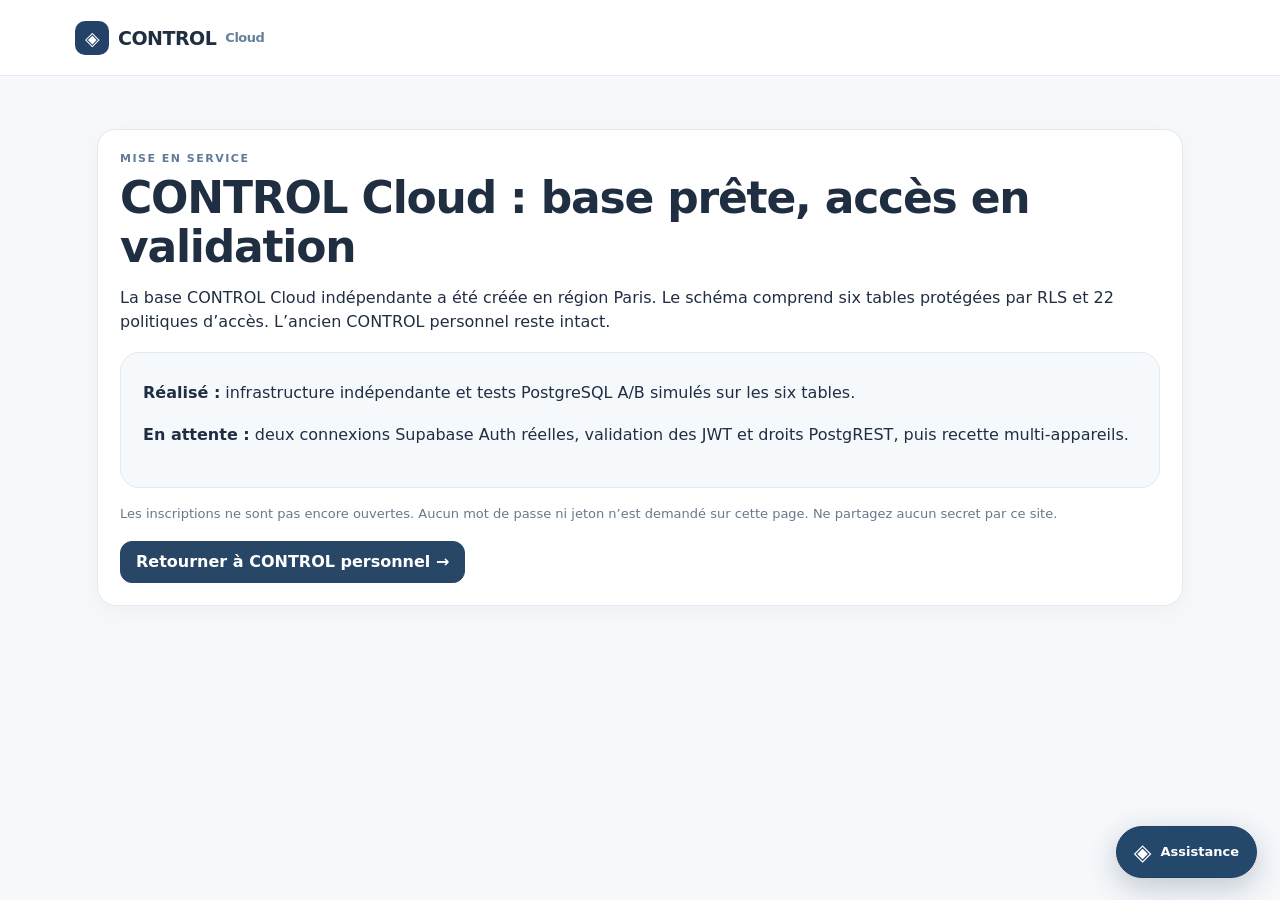
==== app.html @ 84f426e6 "feat(control UI): add authenticated desktop sidebar and consistent workspace layout" ====
<!doctype html>
<html lang="fr">
<head>
<meta charset="utf-8">
<meta name="viewport" content="width=device-width,initial-scale=1,viewport-fit=cover">
<meta name="theme-color" content="#f6f8fb">
<meta http-equiv="Content-Security-Policy" content="default-src &#39;self&#39;; script-src &#39;self&#39; https://cdn.jsdelivr.net; connect-src &#39;self&#39; https://*.supabase.co wss://*.supabase.co; img-src &#39;self&#39; data:; style-src &#39;self&#39; &#39;unsafe-inline&#39;; object-src &#39;none&#39;; base-uri &#39;none&#39;; form-action &#39;self&#39;; frame-src &#39;none&#39;">
<meta name="description" content="CONTROL — Pilotez vos projets, vos IA et vos actions depuis un espace privé.">
<title>CONTROL Cloud · Mes projets</title>
<link rel="stylesheet" href="./assets/cloud-app.css">
<link rel="stylesheet" href="./assets/tool-catalog.css">
<link rel="stylesheet" href="./assets/deployment-guides.css">
<link rel="stylesheet" href="./assets/control-help.css">
<link rel="stylesheet" href="./assets/ai-lab.css">
<link rel="stylesheet" href="./assets/ux-clarity.css">
<link rel="stylesheet" href="./assets/navigation-hub.css">
<link rel="stylesheet" href="./assets/workspace-shell.css">
<link rel="stylesheet" href="./assets/multi-ai-command.css">
<link rel="stylesheet" href="./assets/visio-center.css">
</head>
<body class="cloud-shell-v3">
<aside id="cloud-side" class="shell-sidebar" hidden aria-label="Navigation Cloud">
 <a class="shell-brand" href="./index.html"><span class="shell-brand-mark">◈</span><span>CONTROL<span class="shell-brand-sub">ESPACE CLOUD</span></span></a>
 <nav aria-label="Espace privé">
  <div class="shell-side-group"><div class="shell-side-heading">Navigation</div>
   <button type="button" class="shell-side-link" data-page="projects"><span class="shell-glyph">▦</span> Vue d’ensemble</button>
   <button type="button" class="shell-side-link" data-page="inbox"><span class="shell-glyph">☷</span> À traiter</button>
   <button type="button" class="shell-side-link" data-page="manager"><span class="shell-glyph">◈</span> CONTROL IA</button>
   <button type="button" class="shell-side-link shell-side-link--find" data-control-nav-open><span class="shell-glyph">⌕</span> Trouver une fonction<span class="shell-side-shortcut">⌘ K</span></button>
  </div>
  <div class="shell-side-group"><div class="shell-side-heading">Organisation</div>
   <button type="button" class="shell-side-link" data-page="missions"><span class="shell-glyph">◇</span> Missions IA</button>
   <button type="button" class="shell-side-link" data-page="visios"><span class="shell-glyph">▤</span> Visios et rendez-vous</button>
   <button type="button" class="shell-side-link" data-page="automations"><span class="shell-glyph">↻</span> Automatisations</button>
   <button type="button" class="shell-side-link" data-page="tools"><span class="shell-glyph">▧</span> Tous les outils</button>
  </div>
  <div class="shell-side-group"><div class="shell-side-heading">Projets récents</div><div id="cloud-side-projects" class="shell-side-projects" aria-label="Projets privés"></div></div>
 </nav>
 <div class="shell-side-footer"><strong>Espace privé</strong><span>Données accessibles uniquement après connexion au compte CONTROL.</span><button type="button" class="shell-side-link" data-page="account"><span class="shell-glyph">⚙</span> Mon compte</button></div>
</aside>
<header class="header">
  <a class="brand" href="./app.html" aria-label="Accueil CONTROL"><span class="mark">◈</span>CONTROL <span class="soft">Cloud</span></a>
  <div class="header-actions">
    <button id="nav-open-cloud" type="button" class="control-nav-main-trigger" data-control-nav-open aria-keyshortcuts="Control+K Meta+K" hidden>⌕ Trouver une fonction <kbd>Ctrl K</kbd></button>
    <button id="refresh" type="button" hidden>↻ Actualiser</button>
    <button id="account" type="button" hidden>Mon compte</button>
  </div>
</header>
<div id="control-location" class="control-location" aria-label="Emplacement actuel" hidden><span>Vous êtes ici</span><strong>Mes projets</strong></div>
<main class="container">
  <div id="status" class="status" role="status" aria-live="polite">Chargement de CONTROL…</div>
  <section id="setup" class="surface" hidden>
    <div class="eyebrow">MISE EN SERVICE</div>
    <h1>CONTROL Cloud : base prête, accès en validation</h1>
    <p>La base CONTROL Cloud indépendante a été créée en région Paris. Le schéma comprend six tables protégées par RLS et 22 politiques d’accès. L’ancien CONTROL personnel reste intact.</p>
    <div class="surface" style="margin:16px 0;background:#f6f9fc;box-shadow:none" aria-label="État de mise en service">
      <p><strong>Réalisé :</strong> infrastructure indépendante et tests PostgreSQL A/B simulés sur les six tables.</p>
      <p><strong>En attente :</strong> deux connexions Supabase Auth réelles, validation des JWT et droits PostgREST, puis recette multi-appareils.</p>
    </div>
    <p class="muted">Les inscriptions ne sont pas encore ouvertes. Aucun mot de passe ni jeton n’est demandé sur cette page. Ne partagez aucun secret par ce site.</p>
    <a class="button primary" href="./index.html">Retourner à CONTROL personnel →</a>
  </section>
  <section id="auth" class="auth-layout" hidden>
    <div class="auth-intro">
      <div class="eyebrow">UN ESPACE PAR UTILISATEUR</div>
      <h1>Vos projets.<br>Vos IA.<br>Un seul espace.</h1>
      <p>Centralisez vos projets, missions, ressources et décisions. Chaque compte conserve ses données séparément.</p>
      <div class="auth-cards"><span>Projets</span><span>Missions IA</span><span>Automatisations</span><span>Ressources</span></div>
    </div>
    <div class="surface auth-box">
      <h2>Créer un compte ou se connecter</h2>
      <p class="muted">Recevez un lien de connexion par e-mail. Aucun mot de passe à mémoriser.</p>
      <form id="email-form">
        <label for="email">Adresse e-mail</label>
        <input id="email" name="email" type="email" placeholder="vous@exemple.fr" autocomplete="email" maxlength="254" required>
        <button class="primary full" type="submit">Recevoir mon lien de connexion</button>
      </form>
      <div class="separator"><span>ou</span></div>
      <button id="google-login" type="button" class="full">Continuer avec Google</button>
      <p class="fine">Google peut nécessiter une configuration OAuth supplémentaire. Se connecter avec Google n’autorise pas automatiquement l’accès à Drive ou Gmail.</p>
      <div id="auth-message" role="status" aria-live="polite"></div>
    </div>
  </section>
  <section id="workspace" hidden>
    <div id="page"></div>
  </section>
</main>
<nav id="bottomnav" class="bottomnav" aria-label="Navigation principale" hidden>
  <button data-page="projects" aria-label="Mes projets"><span>▦</span>Projets</button>
  <button data-page="inbox" aria-label="Actions à traiter"><span>▤</span>À traiter</button>
  <button data-page="manager" aria-label="CONTROL IA"><span>◈</span>CONTROL IA</button>
  <button data-page="tools" aria-label="Tous les outils"><span>☷</span>Outils</button>
</nav>
<button type="button" id="nav-mobile-cloud" class="control-nav-mobile-trigger" data-control-nav-open hidden aria-label="Trouver une fonction CONTROL">⌕ Trouver</button>
<div id="toast" class="toast" hidden role="status" aria-live="polite"></div>
<script src="./assets/tool-catalog.js" defer></script>
<script src="./assets/deployment-guides.js" defer></script>
<script src="./assets/control-help.js" defer></script>
<script src="./assets/ai-lab.js" defer></script>
<script src="./assets/multi-ai-command.js" defer></script>
<script src="./assets/visio-center.js" defer></script>
<script src="./assets/navigation-hub.js" defer></script>
<script type="module" src="./assets/cloud-app.js"></script>
</body>
</html>
---- assets/cloud-app.css ----
:root{font-family:Inter,system-ui,-apple-system,"Segoe UI",sans-serif;color:#202e42;background:#f6f8fb;font-synthesis:none}*{box-sizing:border-box}body{margin:0}button,input,textarea,select{font:inherit}button{cursor:pointer}button,a{touch-action:manipulation}a{color:inherit;text-decoration:none}.header{min-height:76px;display:flex;align-items:center;justify-content:space-between;padding:14px max(calc((100% - 1130px)/2),22px);gap:16px;background:#ffffffed;border-bottom:1px solid #e6ebf3;position:sticky;top:0;z-index:4;backdrop-filter:blur(15px)}.brand{font-weight:850;font-size:19px;letter-spacing:-.5px;display:inline-flex;align-items:center;gap:9px}.mark{width:34px;height:34px;display:inline-grid;place-items:center;background:#244267;color:white;border-radius:10px}.soft{font-weight:550;font-size:13px;color:#67809a}.container{max-width:1130px;margin:auto;padding:36px 22px 130px}button,.button{display:inline-flex;align-items:center;justify-content:center;gap:6px;min-height:42px;border:1px solid #d8e1eb;background:#fff;color:#23405d;border-radius:12px;padding:10px 15px;font-weight:680}button:hover,.button:hover{border-color:#a6b9cd;background:#f2f6fc}button.primary,.button.primary{background:#284666;border-color:#284666;color:#fff}button.primary:hover,.button.primary:hover{background:#365a7d}button.danger{color:#a34242;border-color:#edcccc}button:disabled{opacity:.6;cursor:wait}button:focus-visible,a:focus-visible,input:focus-visible,textarea:focus-visible,select:focus-visible{outline:3px solid #89a9d0;outline-offset:3px}.full{width:100%}h1{letter-spacing:-1.2px;font-size:clamp(30px,4.8vw,44px);line-height:1.12;margin:8px 0 14px}h2{font-size:20px;letter-spacing:-.4px;margin:0 0 13px}h3{font-size:15px;margin:16px 0 9px}p{line-height:1.55;margin:6px 0 17px}.muted{font-size:13px;color:#68798c}.eyebrow{font-size:11px;letter-spacing:1.5px;text-transform:uppercase;color:#607a9a;font-weight:800}.surface,.card{border:1px solid #e3e9f0;background:#fff;border-radius:19px;box-shadow:0 6px 24px #20375609;padding:22px}.surface{margin:17px 0}.card{display:block;min-height:140px}.card strong{display:block;font-size:16px;margin:12px 0 8px}.card small{color:#738295;font-size:12px}.card:hover{border-color:#abc0d9}.grid{display:grid;grid-template-columns:repeat(auto-fill,minmax(225px,1fr));gap:13px;margin:20px 0}.row,.bar{display:flex;align-items:center;justify-content:space-between;gap:12px;flex-wrap:wrap}.bar{margin-bottom:24px}.btnrow{display:flex;gap:9px;flex-wrap:wrap;align-items:center}.pill{display:inline-flex;align-items:center;background:#edf2f9;color:#49617d;font-size:12px;padding:5px 10px;border-radius:8px;font-weight:680}.badge{width:40px;height:40px;display:grid;place-items:center;border-radius:12px;background:#ebf1fa;color:#3d5d85;font-weight:800}.hint{border-left:3px solid #8aa5cb;border-radius:8px;background:#f0f5fc;color:#3b5470;padding:13px 15px;font-size:13px;margin:15px 0;line-height:1.55}.status{color:#60748b;font-size:14px}.auth-layout{display:grid;grid-template-columns:1fr minmax(330px,420px);gap:55px;align-items:center;min-height:65vh}.auth-intro{padding-right:20px}.auth-intro h1{font-size:clamp(42px,5.5vw,66px)}.auth-intro p{font-size:17px;color:#647990;max-width:450px}.auth-cards{display:flex;gap:7px;flex-wrap:wrap}.auth-cards span{background:#eaf0f7;border-radius:30px;padding:8px 13px;font-size:12px;color:#526a86}.auth-box{padding:29px}.auth-box .separator{display:flex;align-items:center;gap:12px;color:#7b8999;font-size:13px;margin:18px 0}.separator::before,.separator::after{content:"";height:1px;background:#e1e7ee;flex:1}.fine{font-size:12px;color:#788798;margin-top:18px}.field,label+input{width:100%}label{display:block;font-weight:700;font-size:13px;color:#4d637c;margin:11px 0 4px}input,select,textarea{width:100%;min-height:45px;padding:11px 13px;border:1px solid #d8e1ea;border-radius:10px;background:#fff;color:#243349;margin:5px 0 13px}textarea{min-height:110px;resize:vertical}.formgrid{display:grid;grid-template-columns:repeat(2,minmax(0,1fr));gap:13px}.formgrid>label{min-width:0}.item{padding:15px 0;border-bottom:1px solid #edf0f5;display:flex;justify-content:space-between;gap:14px;align-items:flex-start}.item:last-child{border:0}.item strong{display:block;margin-bottom:7px;overflow-wrap:anywhere}.item .muted{display:block;overflow-wrap:anywhere}.item p{font-size:14px;white-space:pre-wrap;overflow-wrap:anywhere}.item .btnrow{flex-shrink:0}.stats{display:grid;grid-template-columns:repeat(3,minmax(0,1fr));gap:10px;margin:18px 0}.stat{background:#fff;border:1px solid #e2e7ee;border-radius:15px;padding:16px}.stat b{display:block;font-size:24px;color:#244364}.stat span{display:block;font-size:12px;color:#728399}.empty{border-radius:12px;background:#f6f8fc;padding:23px;color:#708196}.search{max-width:380px}.back{display:inline-block;font-size:13px;color:#52718f;margin-bottom:18px}.tabbar{display:flex;gap:8px;overflow:auto;margin:19px 0;padding-bottom:12px;border-bottom:1px solid #e2e8f0;scrollbar-width:thin}.tabbar button{white-space:nowrap;font-size:13px}.tabbar button.selected{background:#e7effa;border-color:#b0c8e7}.bottomnav{position:fixed;bottom:0;left:0;right:0;display:flex;gap:0;padding:9px 9px max(11px,env(safe-area-inset-bottom));background:#fffffff1;border-top:1px solid #dde5ed;z-index:6;backdrop-filter:blur(15px)}.bottomnav button{flex:1;border:0;background:transparent;border-radius:8px;padding:5px 2px;font-size:11px;display:flex;flex-direction:column;gap:2px;min-height:53px;color:#718299}.bottomnav button span{font-size:19px}.bottomnav button.active{color:#234569;background:#edf2f8}.toast{position:fixed;left:50%;bottom:95px;transform:translateX(-50%);background:#1f3653;color:#fff;padding:13px 18px;border-radius:11px;max-width:88vw;z-index:10;font-size:13px}.toolbar{display:flex;gap:9px;flex-wrap:wrap}.small{font-size:12px!important;padding:8px 11px!important;min-height:36px!important}.red{color:#a34141}.label{font-size:13px;font-weight:700;color:#3e5b7b}.pre{white-space:pre-wrap;overflow-wrap:anywhere}.iconlink{border:1px solid #dce5ef;border-radius:9px;padding:10px 13px;display:inline-block;font-size:13px}.iconlink:hover{background:#f3f7fd}.head-actions{display:flex;gap:7px}.notice-error{background:#fff0f0;border:1px solid #f0c3c3;border-radius:10px;padding:13px;color:#a24141}.notice-ok{background:#edfaf1;border:1px solid #baddc5;border-radius:10px;padding:13px;color:#245f3e}.manager-input{max-width:900px}.message{padding:12px 15px;border-radius:13px;background:#f0f4fa;margin:10px 0;white-space:pre-wrap;overflow-wrap:anywhere;font-size:14px}.account-grid{display:grid;grid-template-columns:1fr 1fr;gap:16px}.hidden,[hidden]{display:none!important}@media(max-width:720px){.header{padding:12px 14px;min-height:64px}.container{padding:25px 13px 110px}.auth-layout{grid-template-columns:1fr;gap:8px;min-height:auto}.auth-intro h1{font-size:40px}.auth-box{padding:20px}.grid{grid-template-columns:repeat(2,minmax(0,1fr));gap:10px}.card{min-height:128px;padding:16px}.card strong{font-size:14px}.surface{padding:16px}.formgrid,.account-grid{grid-template-columns:1fr}.item{display:block}.item .btnrow{margin-top:10px}.stats{gap:7px}.stat{padding:12px}.stat b{font-size:21px}.stat span{font-size:11px}.brand .soft{display:none}}@media(max-width:360px){.grid{grid-template-columns:1fr}.stats{grid-template-columns:repeat(2,minmax(0,1fr))}.bottomnav button{font-size:10px}}
/* Secure account export: native modal, masked input and touch-friendly controls. */
.cloud-backup-dialog{width:min(440px,calc(100vw - 28px));max-height:85dvh;overflow:auto;border:1px solid #d8e1eb;border-radius:18px;padding:24px;background:#fff;color:#202e42;box-shadow:0 28px 80px rgba(16,35,58,.28)}
.cloud-backup-dialog::backdrop{background:rgba(16,31,50,.62);backdrop-filter:blur(4px)}
.cloud-backup-dialog form{display:grid;gap:10px}
.cloud-backup-dialog h2{margin:0}
.cloud-backup-dialog p{margin:0 0 8px}
.cloud-backup-dialog label{font-size:14px;font-weight:750}
.cloud-backup-dialog input[type=password]{width:100%;min-height:46px;border:1px solid #9fb2c7;border-radius:11px;padding:10px 13px;background:#fff;color:#202e42;font-size:16px}
.cloud-backup-dialog [data-backup-error]{color:#973b3b;min-height:1.2em}
.cloud-backup-dialog .btnrow{display:flex;flex-wrap:wrap;gap:8px;justify-content:flex-end;margin-top:4px}
@media(max-width:460px){.cloud-backup-dialog{padding:18px}.cloud-backup-dialog .btnrow button{flex:1 1 100%}}

/* Account backup inspection is local-only and never uploads file content. */
.cloud-backup-inspector{display:grid;gap:9px;max-width:630px;margin:14px 0 18px;padding:16px;border:1px solid #dce5ed;border-radius:14px;background:#f6f9fd}
.cloud-backup-inspector label{font-size:14px;font-weight:700;line-height:1.45}
.cloud-backup-inspector input[type=file]{max-width:100%;padding:10px 12px;background:#fff;border:1px solid #b9c9d9;border-radius:10px;min-height:48px;color:#253e58}
.cloud-backup-inspector [role=status]{min-height:2.4em;margin:0;white-space:pre-wrap;overflow-wrap:anywhere}
@media(max-width:480px){.cloud-backup-inspector{padding:12px}}
---- assets/tool-catalog.css ----
/* CONTROL / IAgile — bibliothèques d'outils IA. Mobile-first, no external fonts. */
.tool-page{max-width:1100px;margin:0 auto 38px;color:#25374e}
.tool-page-heading{display:flex;align-items:flex-end;justify-content:space-between;gap:14px;margin:9px 0 21px;flex-wrap:wrap}
.tool-page-heading h1{margin:8px 0 10px;letter-spacing:-.9px}
.tool-page-heading p{max-width:720px;line-height:1.55;font-size:14px;color:#63768a}
.tool-eyebrow{font-weight:800;letter-spacing:1.1px;color:#59769b;font-size:11px}
.tool-total{color:#4d6483;font-weight:750;background:#e9eff7;border-radius:11px;padding:11px 15px;font-size:13px}
.tool-info,.tool-safety{border:1px solid #dce5f2;border-radius:14px;background:#f0f5fc;color:#3d5879;line-height:1.6;padding:16px 19px;font-size:13px;margin:18px 0}
.tool-tracks{display:grid;grid-template-columns:repeat(auto-fit,minmax(185px,1fr));gap:10px;margin:22px 0}
.tool-track{display:flex;align-items:flex-start;flex-direction:column;gap:8px;min-height:132px;padding:16px;border:1px solid #e0e7f1;border-radius:15px;background:#fff;color:#253c5c;text-align:left;white-space:normal}
.tool-track strong{font-size:14px;line-height:1.34}
.tool-track small{font-size:12px;color:#74869c;line-height:1.35;font-weight:450;flex:1}
.tool-track.chosen,.tool-track[aria-pressed=true]{background:#eaf1fb;border-color:#9bb5d5;box-shadow:0 2px 13px #18385c12}
.tool-track-count{font-size:11px;font-weight:750;color:#50719b}
.tool-controls{background:#fff;border:1px solid #e5ebf2;border-radius:16px;display:grid;grid-template-columns:repeat(auto-fit,minmax(167px,1fr));align-items:end;gap:10px;padding:16px;margin:15px 0}
.tool-controls>label{font-size:12px;display:block;font-weight:700;color:#435c79;margin:0}
.tool-controls label:first-child{grid-column:span 2}
.tool-controls .tool-field{display:block;min-height:42px;padding:10px 12px;margin:6px 0 0;width:100%;border:1px solid #d8e2ed;border-radius:10px;color:#213b59;font-size:13px;background:#fff}
.tool-controls .tool-check{display:flex;align-items:center;gap:9px;align-self:center;margin:4px 0}
.tool-check input{appearance:auto;min-height:auto;width:16px;height:16px;margin:0;flex-shrink:0}
.tool-missing-project{font-size:12px;color:#6b7e95;align-self:center;margin:0}
.tool-results-head{display:flex;justify-content:space-between;gap:12px;align-items:center;margin:22px 0 14px}
.tool-results-head h2{font-size:21px;margin:0}
.tool-results-head span{font-size:12px;color:#70839a;white-space:nowrap}
.tool-grid{display:grid;grid-template-columns:repeat(auto-fill,minmax(250px,1fr));align-items:stretch;gap:12px}
.tool-item{border:1px solid #e0e7ef;border-radius:16px;background:#fff;padding:19px;display:flex;flex-direction:column;min-height:306px;box-shadow:0 2px 12px #27426207}
.tool-item-top{display:flex;align-items:center;justify-content:space-between;gap:8px;margin-bottom:14px}
.tool-logo{width:42px;height:42px;border-radius:13px;background:#e9f0f9;display:grid;place-items:center;font-size:14px;font-weight:800;color:#355b86}
.tool-meta{padding:6px 9px;font-size:11px;border-radius:8px;background:#f2f5f9;color:#516d8d}
.tool-category{font-size:11px;font-weight:700;color:#5a7ba1;margin-bottom:5px}
.tool-item h3{font-size:17px;color:#1c3350;margin:0 0 8px;letter-spacing:-.2px}
.tool-summary{font-size:13px;line-height:1.5;color:#4d6179;margin:0 0 8px}
.tool-use{font-size:12px;line-height:1.52;color:#5a6e86;margin:0 0 9px}
.tool-access{font-size:11px;color:#5e748e;background:#f5f8fc;padding:8px 10px;border-radius:8px;margin:auto 0 13px}
.tool-actions{display:flex;align-items:stretch;flex-wrap:wrap;gap:7px;margin-top:auto}
.tool-link,.tool-actions button,.tool-more-wrap button{font-size:12px;min-height:39px;padding:9px 11px;display:inline-flex;align-items:center;justify-content:center;border-radius:10px;border:1px solid #d6e0ec;background:#fff;color:#294a73;text-decoration:none;font-weight:750;cursor:pointer}
.tool-link{flex:1;background:#eef4fc}
.tool-actions .tool-save{flex:1}
.tool-actions .tool-save:disabled{opacity:.55;cursor:default}
.tool-actions .tool-fav{min-width:39px;padding:7px;color:#42618a;font-size:20px;line-height:1}
.tool-actions .tool-fav[aria-pressed=true]{background:#fff5df;border-color:#eed59e;color:#9f741d}
.tool-more-wrap{display:flex;justify-content:center;margin:20px auto}
.tool-more-wrap button{min-width:215px}
.tool-no-results{grid-column:1/-1;background:#f6f8fb;padding:27px;border-radius:12px;color:#71849b;text-align:center}
.tool-feedback{font-size:13px;color:#215c3a;margin:12px 0;min-height:8px}
.tool-feedback[data-error=true]{color:#9c3737}
.tool-safety{background:#fafbfe;margin-top:21px}
.tool-safety p{margin:7px 0 0;font-size:12px}
@media(max-width:700px){.tool-controls{grid-template-columns:repeat(2,minmax(0,1fr));gap:12px;padding:13px}.tool-controls label:first-child{grid-column:span 2}.tool-tracks{grid-template-columns:repeat(2,minmax(0,1fr));gap:8px}.tool-track{min-height:130px;padding:13px}.tool-item{min-height:296px}.tool-page-heading h1{font-size:29px}.tool-grid{grid-template-columns:repeat(2,minmax(0,1fr));gap:9px}.tool-item{padding:13px}.tool-item h3{font-size:15px}.tool-actions{flex-direction:column}.tool-actions .tool-fav{align-self:flex-start}.tool-info{padding:12px}}
@media(max-width:480px){.tool-grid{grid-template-columns:1fr}.tool-item{min-height:0}.tool-actions{flex-direction:row}.tool-controls{grid-template-columns:1fr 1fr}.tool-track strong{font-size:13px}}
@media(max-width:350px){.tool-tracks,.tool-controls{grid-template-columns:1fr}.tool-controls label:first-child{grid-column:span 1}}


/* Small reusable starter kits / prompt templates; no paid lesson text. */
.tool-kits{margin:32px 0 14px;border-top:1px solid #e0e9f2;padding-top:21px}
.tool-kit-caption{font-size:12px;line-height:1.5;color:#72839a;max-width:620px;margin:7px 0 0}
.tool-kit-grid{display:grid;grid-template-columns:repeat(auto-fit,minmax(275px,1fr));gap:12px;margin-top:18px}
.tool-kit{background:#fff;border:1px solid #dfe6ee;border-radius:15px;padding:18px;display:flex;flex-direction:column;align-items:flex-start}
.tool-kit-label{font-size:11px;color:#53759e;font-weight:750;margin-bottom:9px}
.tool-kit h3{margin:0 0 9px;font-size:17px;color:#253b58}
.tool-kit p{color:#586e87;font-size:13px;line-height:1.54}
.tool-kit-links{display:flex;flex-wrap:wrap;gap:7px;margin:5px 0 14px}
.tool-kit-links a{background:#f0f5fb;border-radius:8px;padding:7px 9px;font-size:11px;color:#315881;text-decoration:none}
.tool-kit button{margin-top:auto;background:#2c496e;border-color:#2c496e;color:#fff;font-size:12px;padding:9px 13px;min-height:39px;border-radius:10px}
.tool-kit button:hover{background:#3b5e89;color:#fff}
@media(max-width:520px){.tool-kit-grid{grid-template-columns:1fr}.tool-kit{padding:14px}}

/* Bridge from IAgile tools to the hosting and publication tutorials. */
.tool-deploy-cta{display:flex;justify-content:space-between;align-items:center;gap:14px;border:1px solid #cfddec;background:linear-gradient(100deg,#eef5fd,#f8faff);border-radius:15px;padding:18px 20px;margin:18px 0}
.tool-deploy-cta strong{display:block;font-size:15px;color:#2a4667;margin-bottom:5px}
.tool-deploy-cta span{display:block;font-size:12px;color:#526e8b;line-height:1.5}
.tool-deploy-cta button{border:1px solid #294d77;background:#294d77;color:white;border-radius:10px;min-height:42px;padding:10px 14px;font-size:12px;white-space:nowrap;font-weight:750;cursor:pointer}
@media(max-width:550px){.tool-deploy-cta{flex-direction:column;align-items:stretch}.tool-deploy-cta button{width:100%;white-space:normal}}
---- assets/deployment-guides.css ----
/* CONTROL: deployment hosting guides, independent of account/API connectivity */
.deploy-page{max-width:1100px;margin:0 auto 36px;color:#263950}
.deploy-title{display:flex;align-items:flex-end;justify-content:space-between;gap:16px;flex-wrap:wrap}
.deploy-title h1{font-size:clamp(27px,4vw,39px);letter-spacing:-.8px;margin:8px 0}
.deploy-title p{color:#667b94;font-size:14px;max-width:670px;margin:6px 0 18px}
.deploy-filters{display:grid;grid-template-columns:repeat(auto-fit,minmax(170px,1fr));gap:12px;padding:15px;border:1px solid #e0e9f2;background:#fff;border-radius:16px;margin:18px 0}
.deploy-filters label{font-size:12px;color:#4b6484;font-weight:700;margin:0}
.deploy-filters .tool-field{display:block;width:100%;margin-top:7px;min-height:44px;padding:10px 11px;border-radius:10px;border:1px solid #d6e1ed;background:#fff;color:#2c4664}
.deploy-helper{font-size:12px;color:#72869c;align-self:center}
.deploy-count{font-size:12px;color:#657a94;margin:10px 0 15px}
.deploy-list{display:grid;grid-template-columns:repeat(auto-fit,minmax(300px,1fr));align-items:start;gap:13px}
.deploy-card{background:#fff;border:1px solid #dce5f0;border-radius:17px;padding:19px;box-shadow:0 4px 16px #24476308;min-width:0}
.deploy-card-head{display:flex;align-items:flex-start;gap:12px;justify-content:space-between}
.deploy-card-head h2{font-size:20px;letter-spacing:-.4px;margin:6px 0}
.deploy-card-head p{font-size:13px;color:#63778e;line-height:1.55;margin:7px 0}
.deploy-kicker{font-size:11px;font-weight:740;color:#4c7199}
.deploy-duration{font-size:11px;white-space:nowrap;border-radius:9px;background:#e9f1fa;padding:7px 9px;color:#476b91}
.deploy-tags{display:flex;flex-wrap:wrap;gap:7px;margin:12px 0}
.deploy-tags span{font-size:11px;color:#466383;border-radius:8px;padding:6px 9px;background:#f1f5fb;line-height:1.3}
.deploy-connection{font-size:12px;line-height:1.5;padding:11px 12px;color:#4c627b;background:#f8fafc;border-left:3px solid #a4b9d3;border-radius:8px;margin:14px 0}
.deploy-steps{border:1px solid #dde7f1;border-radius:11px;margin:13px 0;overflow:hidden}
.deploy-steps summary{cursor:pointer;font-weight:740;font-size:13px;padding:14px;background:#f4f7fc;color:#344f70;list-style-position:inside}
.deploy-steps[open] summary{border-bottom:1px solid #e0e7f0}
.deploy-details{padding:14px 18px;font-size:13px;color:#506880;line-height:1.65}
.deploy-details h3{font-size:14px;margin:16px 0 10px;color:#254567}
.deploy-details ol,.deploy-details ul{padding-left:21px}
.deploy-details li{margin:10px 0}
.deploy-details li p{margin:3px 0 0}
.deploy-buttons{display:flex;flex-wrap:wrap;gap:8px;margin:14px 0 0}
.deploy-buttons a,.deploy-buttons button{display:inline-flex;align-items:center;justify-content:center;border:1px solid #d6e2ef;background:#fff;color:#345d85;padding:9px 12px;min-height:39px;font-size:12px;font-weight:740;text-decoration:none;border-radius:10px;cursor:pointer;line-height:1.3}
.deploy-buttons button[data-deploy-prompt]{background:#294c74;border-color:#294c74;color:#fff}
.deploy-buttons button:disabled{opacity:.55;cursor:default}
.deploy-checklist{margin:23px 0 0;padding:18px;background:#fff;border:1px solid #dce6f0;border-radius:16px}
.deploy-checklist h2{font-size:19px}
.deploy-check-grid{display:grid;grid-template-columns:repeat(2,minmax(0,1fr));gap:9px}
.deploy-check-grid label{display:flex;align-items:flex-start;gap:8px;font-size:13px;color:#4b637d;line-height:1.45}
.deploy-check-grid input{appearance:auto;flex:0 0 17px;min-height:auto;width:17px;height:17px;margin:2px 0 0}
@media(max-width:680px){.deploy-list{grid-template-columns:1fr}.deploy-filters{grid-template-columns:repeat(2,minmax(0,1fr))}.deploy-check-grid{grid-template-columns:1fr}.deploy-card{padding:15px}.deploy-buttons a,.deploy-buttons button{flex:1}}
@media(max-width:400px){.deploy-filters{grid-template-columns:1fr}.deploy-buttons{flex-direction:column}}
---- assets/control-help.css ----
/* CONTROL — In-app contextual support chat. No external chat widget. */
.ch-launch{position:fixed;bottom:calc(88px + env(safe-area-inset-bottom,0px));right:18px;z-index:89;display:flex;align-items:center;gap:9px;background:#24476c;color:#fff;border:1px solid #21415e;border-radius:999px;min-height:52px;padding:11px 17px;box-shadow:0 9px 30px #1029443d;font:750 13px/1.3 system-ui,-apple-system,"Segoe UI",sans-serif;cursor:pointer}
.ch-launch:hover{background:#315c88;color:#fff}.ch-launch-icon{font-size:23px;line-height:1}.ch-launch:focus-visible,.ch-panel button:focus-visible,.ch-panel a:focus-visible,.ch-panel textarea:focus-visible{outline:3px solid #7ea8da;outline-offset:3px}
.ch-panel[hidden]{display:none!important}
.ch-panel{position:fixed;right:18px;bottom:calc(155px + env(safe-area-inset-bottom,0px));z-index:91;width:min(440px,calc(100vw - 28px));height:min(640px,calc(100dvh - 180px));min-height:340px;display:flex;flex-direction:column;overflow:hidden;border-radius:18px;border:1px solid #d5e0ec;background:#fff;color:#20384f;box-shadow:0 20px 65px #102b4a3d;font:400 14px/1.5 system-ui,-apple-system,"Segoe UI",sans-serif}
.ch-head{background:#25466a;color:#fff;padding:13px 15px;display:flex;align-items:center;gap:11px;flex-shrink:0}
.ch-avatar{display:grid;place-items:center;background:#ffffff25;width:38px;height:38px;border-radius:12px;font-size:25px}
.ch-head-meta{flex:1;min-width:0}.ch-head-meta strong{display:block;font-size:15px;font-weight:790}.ch-head-meta span{display:block;font-size:11px;color:#d3e1f0;margin-top:2px}
.ch-close{border:0;background:#ffffff1f;color:#fff;border-radius:9px;width:36px;height:36px;min-height:36px;font-size:24px;font-weight:450;display:grid;place-items:center;cursor:pointer}
.ch-close:hover{background:#ffffff37;color:#fff}
.ch-disclaimer{padding:9px 14px;font-size:11px;background:#eef3f9;color:#506d87;border-bottom:1px solid #dae5f0;line-height:1.35}
.ch-messages{flex:1;min-height:0;overflow:auto;overscroll-behavior:contain;display:flex;flex-direction:column;gap:13px;padding:15px 13px 12px;scrollbar-width:thin;background:#fcfdff}
.ch-msg{border:1px solid #dee6ef;background:#fff;border-radius:15px;padding:11px 13px;max-width:96%;align-self:flex-start;white-space:normal;overflow-wrap:anywhere;box-shadow:0 1px 5px #1936520a}
.ch-user{max-width:92%;align-self:flex-end;background:#e9f2fc;border-color:#d4e5f7}
.ch-msg-label{font-size:10px;text-transform:uppercase;letter-spacing:.6px;font-weight:770;margin:0 0 8px;color:#537397}
.ch-msg-content{white-space:pre-wrap;line-height:1.53;font-size:13px}
.ch-steps{margin:13px 0 8px;padding-left:20px;font-size:12px;line-height:1.6}
.ch-steps li{padding-left:2px;margin-bottom:7px}
.ch-sources{font-size:10px;color:#71849c;border-top:1px solid #edf1f6;padding-top:8px;margin-top:10px}
.ch-msg-actions{display:flex;flex-wrap:wrap;gap:7px;margin-top:10px}
.ch-msg-actions button,.ch-msg-actions a{display:inline-flex;align-items:center;justify-content:center;text-decoration:none;text-align:center;border:1px solid #cbdaeb;background:#f0f5fb;color:#284f7d;font:720 11px/1.3 system-ui,-apple-system,"Segoe UI",sans-serif;min-height:34px;padding:7px 10px;border-radius:10px;cursor:pointer}
.ch-msg-actions button:hover,.ch-msg-actions a:hover{background:#e2edfa;border-color:#a8c0e1}
.ch-quick{display:flex;gap:7px;overflow-x:auto;overscroll-behavior:contain;padding:8px 11px 11px;border-top:1px solid #eef1f6;background:#fff;scrollbar-width:thin;flex-shrink:0}
.ch-quick:empty{display:none}
.ch-chip{font:650 11px/1.2 system-ui,-apple-system,"Segoe UI",sans-serif;border:1px solid #ccdbe9;background:#f5f8fc;color:#345f89;border-radius:11px;padding:9px 11px;white-space:nowrap;min-height:35px;cursor:pointer;flex-shrink:0}
.ch-chip:hover{background:#eaf2fc}
.ch-footer{flex-shrink:0;background:#fff;border-top:1px solid #e2eaf2;padding:10px}
#ch-form{display:flex;align-items:flex-end;gap:8px;margin:0}
#ch-input{resize:none;min-width:0;flex:1;min-height:43px;max-height:105px;overflow:auto;margin:0;border:1px solid #d1dfe9;border-radius:12px;padding:10px 12px;background:#fff;color:#263d57;font:400 13px/1.45 system-ui,-apple-system,"Segoe UI",sans-serif}
.ch-send{background:#274a70;border:1px solid #274a70;color:#fff;min-width:43px;width:43px;height:43px;border-radius:11px;cursor:pointer;font-size:17px;display:grid;place-items:center;padding:0}
.ch-send:hover{background:#365c88;color:#fff}
.ch-meta{display:flex;align-items:center;justify-content:space-between;gap:9px;margin-top:8px;color:#7a8da1;font-size:10px}
.ch-meta button{border:0;background:transparent;font-size:11px;color:#4f7398;padding:0;min-height:24px;cursor:pointer}
.ch-meta button:hover{text-decoration:underline}
.ch-visually-hidden{position:absolute;width:1px;height:1px;padding:0;margin:-1px;overflow:hidden;clip:rect(0,0,0,0);white-space:nowrap;border:0}
@media(min-width:861px){.ch-launch{bottom:22px;right:23px}.ch-panel{bottom:88px;right:23px;height:min(645px,calc(100dvh - 112px))}}
@media(max-width:540px){.ch-launch{right:12px;bottom:calc(82px + env(safe-area-inset-bottom,0px));padding:11px 13px;font-size:12px;min-height:47px}.ch-launch-icon{font-size:20px}.ch-panel{right:7px;left:7px;width:auto;bottom:calc(143px + env(safe-area-inset-bottom,0px));height:min(660px,calc(100dvh - 168px));border-radius:16px;min-height:250px}.ch-disclaimer{font-size:10px}.ch-msg{max-width:98%}}
@media(max-height:520px){.ch-panel{height:calc(100dvh - 32px);bottom:10px;min-height:0}.ch-launch{bottom:calc(74px + env(safe-area-inset-bottom,0px))}}
@media(prefers-reduced-motion:reduce){.ch-panel,.ch-launch{scroll-behavior:auto}}
---- assets/ai-lab.css ----
/* CONTROL · Laboratoire IA: light mobile first tools, no third-party UI. */
.lab-shell{max-width:1110px;margin:0 auto 35px;color:#253952}
.lab-hero{display:flex;justify-content:space-between;align-items:flex-end;gap:18px;margin:10px 0 21px;flex-wrap:wrap}
.lab-hero h1{font-size:clamp(28px,4.8vw,39px);letter-spacing:-.8px;margin:8px 0 9px}
.lab-hero p{max-width:730px;line-height:1.55;color:#5d718c;font-size:14px;margin:4px 0 6px}
.lab-overline{font-size:11px;font-weight:850;letter-spacing:1.2px;color:#496c94}
.lab-pill{border:1px solid #d2e0ef;background:#ebf2fa;color:#35587c;border-radius:11px;padding:10px 13px;font-size:12px;font-weight:750}
.lab-caution{background:#f0f5fc;border:1px solid #d7e2f0;border-radius:13px;color:#385776;padding:14px 17px;font-size:12px;line-height:1.55;margin:16px 0}
.lab-context{display:flex;align-items:center;gap:15px;background:#fff;border:1px solid #e2eaf2;padding:14px 17px;border-radius:13px;flex-wrap:wrap;margin:14px 0 19px}
.lab-context label{min-width:230px;flex:1;font-size:12px;font-weight:750}
.lab-context span{font-size:12px;color:#78899a;flex:1.7;line-height:1.48}
.lab-tabs{display:flex;gap:7px;overflow-x:auto;padding:4px 0 12px;scrollbar-width:thin;border-bottom:1px solid #dce6f0;overscroll-behavior:contain}
.lab-tabs button{min-height:43px;font-size:12px;white-space:nowrap;padding:10px 13px;border:1px solid #dce5ef;border-radius:11px;background:#fff;color:#52708e;font-weight:780;cursor:pointer}
.lab-tabs button[aria-selected=true]{background:#274969;border-color:#274969;color:#fff}
.lab-content{border:1px solid #e0e7ef;border-radius:17px;padding:20px 22px;background:#fff;margin:16px 0}
.lab-content h2{font-size:22px;margin:4px 0 11px;letter-spacing:-.4px}
.lab-content h3{font-size:16px;margin:12px 0}
.lab-help{font-size:12px;color:#667b91;line-height:1.58;margin:8px 0 17px}
.lab-field{display:flex;flex-direction:column;flex:1;gap:6px;min-width:0;font-size:12px;font-weight:720;color:#46617d;margin:12px 0}
.lab-input,.lab-select,.lab-output{width:100%;border:1px solid #d7e1ec;border-radius:10px;background:#fff;color:#203952;padding:11px 12px;font:400 13px/1.55 system-ui,-apple-system,"Segoe UI",sans-serif;margin:0;min-height:43px}
textarea.lab-input{height:136px;resize:vertical;min-height:95px}
.lab-output{height:260px;resize:vertical;margin:8px 0 12px;background:#f9fbfd;white-space:pre-wrap}
.lab-row{display:flex;gap:12px;align-items:stretch}
.lab-row>.lab-field{flex:1;min-width:0}
.lab-row textarea.lab-input{min-height:180px}
.lab-checkboxes{display:flex;flex-direction:column;gap:10px;margin:16px 0;color:#4a657f;font-size:12px}
.lab-checkboxes label{display:flex;align-items:flex-start;gap:10px}
.lab-checkboxes input{appearance:auto;width:16px;height:16px;min-height:0;margin:1px 0;flex:0 0 auto}
.lab-primary,.lab-actions button,.lab-content>button{border:1px solid #d3dfeb;border-radius:10px;padding:10px 14px;min-height:41px;color:#315576;background:#fff;font:730 12px/1.35 system-ui,-apple-system,"Segoe UI",sans-serif;cursor:pointer}
.lab-primary{background:#294c72!important;border-color:#294c72!important;color:#fff!important}
.lab-actions{display:flex;flex-wrap:wrap;gap:9px;margin:12px 0 6px}
.lab-actions button:hover,.lab-content button:hover{border-color:#819fbf}
.lab-result{margin-top:20px;border:1px solid #dde7f3;background:#f8fafc;border-radius:12px;padding:15px 16px}
.lab-result h3{color:#2e5278}
.lab-alert{font-size:12px;line-height:1.5;color:#2e7252;min-height:14px;margin:10px 0}
.lab-alert.is-error{color:#a33f3f}
.lab-table{border-collapse:collapse;width:100%;font-size:12px;background:white;margin:11px 0}
.lab-table th,.lab-table td{border-bottom:1px solid #e2eaf2;padding:10px 8px;text-align:left;overflow-wrap:anywhere}
.lab-table th{background:#ecf3fa;color:#355572}
.lab-good{color:#366d4e}
.lab-warn{color:#986623}
.lab-check-results{padding-left:22px;line-height:1.65;font-size:12px}
.lab-check-results li{margin:7px 0}
.lab-shell :is(button,input,textarea,select):focus-visible{outline:3px solid #7fa6dc;outline-offset:2px}
@media(max-width:680px){.lab-content{padding:14px}.lab-context{padding:12px}.lab-row{flex-direction:column;gap:0}.lab-row>.lab-field{width:100%}.lab-result{padding:12px}.lab-hero h1{font-size:29px}.lab-content h2{font-size:19px}.lab-tabs button{font-size:11px;padding:9px 11px}.lab-table th,.lab-table td{padding:9px 5px}.lab-hero{gap:8px}}
---- assets/ux-clarity.css ----
/* CONTROL · UX clarity — designed for progressive disclosure, not feature removal.
   Calm palette, four destinations, restrained dashboard and advanced options on demand. */
:root{--clarity-ink:#26384e;--clarity-accent:#294d70;--clarity-muted:#66798e;--clarity-border:#dfe6ee;--clarity-surface:#fff;--clarity-soft:#f5f8fb}
.head-actions{display:flex;gap:8px;align-items:center}
.head-actions .button{background:#fff;border:1px solid var(--clarity-border);font-size:12px;min-height:40px;padding:10px 13px}
.head-actions .head-tools{color:#284768;font-weight:750}
.clarity-intro{padding:4px 0 12px}
.clarity-intro h1{margin-top:5px}
.clarity-intro .toprow{align-items:center}
.clarity-intro .muted{margin:2px 0 12px}
.clarity-shortcuts{display:grid;grid-template-columns:repeat(3,minmax(0,1fr));gap:10px;margin:16px 0 22px}
.clarity-shortcut{display:flex;flex-direction:column;align-items:flex-start;gap:4px;border:1px solid var(--clarity-border);background:#fff;color:var(--clarity-ink);border-radius:13px;padding:14px 15px;text-align:left;text-decoration:none;min-height:78px;cursor:pointer}
.clarity-shortcut:hover,.clarity-shortcut:focus-visible{border-color:#a7bad1;background:#f7fafd;color:var(--clarity-ink)}
.clarity-shortcut strong{font-weight:780;font-size:14px;line-height:1.4}
.clarity-shortcut span{font-size:12px;color:var(--clarity-muted);line-height:1.4}
.clarity-listhead{margin:6px 0 10px}
.clarity-listhead h2{margin:0;font-size:20px;font-weight:800}
.clarity-count{font-size:12px;font-weight:750;display:inline-block;border-radius:8px;padding:4px 9px;color:#5a7190;background:#e9f0f8;vertical-align:middle;margin-left:6px}
.clarity-projects .search,#project-search{max-width:580px;width:100%}
.clarity-cards{margin:13px 0 10px!important}
.clarity-cards .card{min-height:123px;padding:16px 18px;box-shadow:0 1px 9px #1a365108}
.clarity-cards .card:hover{transform:none;background:#fcfdff}
.clarity-cards .badge{width:38px;height:38px;border-radius:10px;margin-bottom:10px;font-size:13px}
.clarity-cards .card strong{line-height:1.28;font-size:15px}
.clarity-more{text-align:center;margin:13px auto 22px}
.clarity-more button{min-height:39px;background:transparent;color:#3d6189;font-size:12px;padding:8px 12px;border:1px solid #d6e1eb;border-radius:10px}
.clarity-more button[hidden]{display:none!important}
.clarity-helpnote{font-size:13px;color:#5e748d;line-height:1.5;padding:13px 15px;border:1px solid var(--clarity-border);border-radius:12px;background:#fafbfd;margin:16px 0}
.clarity-helpnote summary{cursor:pointer;font-size:12px;font-weight:750;color:#3e5b7b;list-style-position:inside}
.clarity-helpnote p{margin:12px 0 0;font-size:12px}
.clarity-work-nav{display:flex;flex-wrap:wrap;gap:9px;align-items:flex-start;border-bottom:1px solid #e2e8f0;margin:10px 0 16px;padding-bottom:8px}
.clarity-work-nav .tabs,.clarity-work-nav .tabbar{display:flex;gap:5px;border:0;overflow-x:auto;flex:1;min-width:0;padding:0;scrollbar-width:thin}
.clarity-work-nav .tabs button,.clarity-work-nav .tabbar button{min-height:43px;white-space:nowrap;font-size:12px;border:1px solid transparent;background:transparent;border-radius:9px;padding:9px 11px;font-weight:680;color:#536a85}
.clarity-work-nav .tabs button[aria-selected=true],.clarity-work-nav .tabbar button.selected{background:#eaf1f9;color:#284b72;border-color:#cad8e9}
.clarity-more-tabs{position:relative;max-width:100%;border:1px solid var(--clarity-border);border-radius:10px;background:#fff;min-height:43px;color:#4c6480;min-width:91px;font-size:12px;z-index:2}
.clarity-more-tabs summary{display:flex;justify-content:space-between;align-items:center;gap:7px;cursor:pointer;font-weight:760;list-style:none;min-height:41px;padding:9px 13px}
.clarity-more-tabs summary::after{content:'⌄';color:#6c89a5;font-size:16px}
.clarity-more-tabs summary::-webkit-details-marker{display:none}
.clarity-more-tabs[open]{box-shadow:0 4px 15px #1e3d5812}
.clarity-more-tabs[open] summary{color:#2c527b}
.clarity-advanced{display:grid;grid-template-columns:repeat(2,minmax(0,1fr));gap:6px;padding:9px;border-top:1px solid var(--clarity-border);min-width:250px}
.clarity-advanced button{min-height:41px;white-space:normal;text-align:left;border:1px solid transparent;border-radius:8px;background:#f6f8fb;padding:9px;font-size:12px;font-weight:680;color:#435f7f}
.clarity-advanced button[aria-current=page]{border-color:#acc1d9;background:#eaf1fa;color:#294a70}
.clarity-toolgroup{background:#fff;border:1px solid var(--clarity-border);border-radius:14px;margin:10px 0;overflow:hidden;box-shadow:0 1px 6px #19314e05}
.clarity-toolgroup>summary{padding:16px 18px;min-height:62px;display:flex;justify-content:space-between;align-items:center;gap:12px;cursor:pointer;list-style:none;color:#284361}
.clarity-toolgroup>summary::-webkit-details-marker{display:none}
.clarity-toolgroup>summary strong{display:block;font-size:15px;line-height:1.3}
.clarity-toolgroup>summary small{display:block;font-size:12px;font-weight:450;color:#6b8097;margin-top:4px}
.clarity-chevron{color:#8498ad;font-weight:800;transition:transform .18s}
.clarity-toolgroup[open] .clarity-chevron{transform:rotate(180deg)}
.clarity-toolcards{border-top:1px solid #ebf0f5;display:grid;grid-template-columns:repeat(auto-fill,minmax(215px,1fr));gap:9px;padding:13px}
.clarity-tool-link{display:flex;flex-direction:column;align-items:flex-start;gap:4px;min-height:76px;border:1px solid #e7edf3;background:#f9fbfd;border-radius:10px;padding:12px 13px;color:#304d70;text-decoration:none;text-align:left;position:relative;cursor:pointer;font-size:12px}
.clarity-tool-link:hover{background:#eef4fb;border-color:#b9cee3}
.clarity-tool-link strong{font-size:13px;font-weight:780;line-height:1.4;padding-right:22px}
.clarity-tool-link small{font-size:11px;color:#73869c;padding-right:12px;line-height:1.35}
.clarity-tool-link span[aria-hidden]{position:absolute;right:12px;top:12px;color:#7b91ab}
.clarity-tool-link[aria-current=page]{background:#e9f1fa;border-color:#afc5df}
.clarity-cloud-tools{margin-bottom:18px}
.clarity-cloud-tools .clarity-toolgroup{margin:8px 0}
.clarity-cloud-tools .clarity-tool-link{width:100%}
/* Explicit four-way mobile navigation. These selectors are shared by personal and Cloud. */
.mobilefoot,.bottomnav{justify-content:space-around;gap:3px}
.mobilefoot button,.bottomnav button{flex:1;border:0;border-radius:10px;background:transparent;color:#718398;min-height:49px;font-weight:640}
.mobilefoot button[aria-current=page],.bottomnav button[aria-current=page]{background:#edf3fa;color:#2c537b;font-weight:850}
.mobilefoot button span,.bottomnav button span{font-size:19px;line-height:1.25}
.clarity-project-toolset{border-radius:12px;padding:12px;border:1px solid #e0e7ef;color:#536c84;background:#fbfcfe}
.clarity-project-toolset summary{cursor:pointer;font-weight:720}
/* Responsive: keep four important tabs on one line; other options appear on demand. */
@media(max-width:750px){
 .head-actions{gap:6px}
 .head-actions .button{padding:9px 10px;font-size:11px}
 .clarity-shortcuts{gap:7px}
 .clarity-shortcut{min-height:72px;padding:11px}
 .clarity-shortcut strong{font-size:12px}
 .clarity-shortcut span{font-size:11px}
 .clarity-work-nav{display:block}
 .clarity-work-nav .tabs,.clarity-work-nav .tabbar{display:grid;grid-template-columns:repeat(4,minmax(0,1fr));width:100%;gap:4px;padding:0 0 8px;overflow:visible}
 .clarity-work-nav .tabs button,.clarity-work-nav .tabbar button{font-size:11px;min-width:0;white-space:normal;line-height:1.2;padding:7px 5px;min-height:47px}
 .clarity-more-tabs{width:100%}
 .clarity-advanced{width:100%;min-width:0;grid-template-columns:repeat(2,minmax(0,1fr))}
 .clarity-cards .card{padding:13px;min-height:117px}
 .clarity-toolcards{grid-template-columns:repeat(2,minmax(0,1fr));padding:10px;gap:7px}
 .clarity-tool-link{padding:10px;min-height:72px}
}
@media(max-width:430px){
 .clarity-shortcuts{grid-template-columns:repeat(2,minmax(0,1fr))}
 .clarity-shortcut:last-child{grid-column:1/-1;min-height:60px}
 .clarity-shortcut:last-child span{display:inline}
 .clarity-cards .card strong{font-size:13px}
 .clarity-toolcards{grid-template-columns:1fr}
 .clarity-tool-link{min-height:62px}
 .head-actions .head-search{display:none}
 .head-actions .button{min-height:38px}
}
@media(prefers-reduced-motion:reduce){.clarity-chevron{transition:none}}
---- assets/navigation-hub.css ----
/* CONTROL · Navigation architecture V2 — quiet UI with visible wayfinding. */
:root{--nav-ink:#18304b;--nav-mute:#64758a;--nav-line:#dce5ef;--nav-surface:#ffffff;--nav-blue:#294d76;--nav-tint:#f2f6fa}
.control-finder-visible{overflow:hidden}
.control-finder[hidden]{display:none!important}
.control-finder{position:fixed;inset:0;z-index:1000;display:grid;place-items:center;padding:16px}
.control-finder-shade{position:absolute;inset:0;background:rgba(17,34,54,.52);backdrop-filter:blur(6px)}
.control-finder-panel{position:relative;display:flex;flex-direction:column;width:min(760px,100%);max-height:min(86dvh,820px);overflow:hidden;background:#fff;border:1px solid var(--nav-line);box-shadow:0 30px 90px rgba(8,30,57,.26);border-radius:24px;color:var(--nav-ink)}
.control-finder-heading{padding:26px 28px 15px;display:flex;align-items:start;justify-content:space-between;gap:16px}
.control-finder-heading h2{font-size:clamp(22px,3.6vw,29px);line-height:1.2;letter-spacing:-.7px;margin:4px 0 6px}
.control-finder-heading p{font-size:13px;line-height:1.5;color:var(--nav-mute);margin:0}
.control-finder-eyebrow{font-size:10px;letter-spacing:1.45px;font-weight:800;color:#607d9d}
.control-finder-close{flex:0 0 auto;border-radius:11px!important;width:42px;min-width:42px;height:42px;min-height:42px!important;padding:0!important;font-size:17px!important;border:1px solid var(--nav-line)!important;background:#f5f8fc!important;color:var(--nav-ink)!important}
.control-finder-search{display:flex;align-items:center;gap:11px;margin:0 28px 15px;border:1.5px solid #a7bdd4;background:#fff;border-radius:13px;padding:0 14px;box-shadow:0 4px 20px rgba(35,71,110,.06)}
.control-finder-search:focus-within{border-color:var(--nav-blue);outline:3px solid rgba(65,113,169,.16)}
.control-finder-search span{font-size:25px;color:#46658a;line-height:1}
.control-finder-search input{width:100%;min-width:0;outline:none!important;box-shadow:none!important;border:none!important;background:transparent!important;color:#182e46!important;min-height:53px!important;font-size:15px!important;padding:12px 0!important}
.control-finder-search kbd{flex:0 0 auto;border:1px solid #d8e2ed;border-radius:6px;padding:4px 6px;background:#f5f8fc;color:#73849a;font-size:10px;white-space:nowrap}
.control-finder-categories{display:flex;gap:7px;overflow-x:auto;scrollbar-width:thin;padding:0 28px 17px;border-bottom:1px solid #ecf0f5}
.control-finder-categories button{min-height:34px;flex:0 0 auto;border:1px solid #e2e9f0;border-radius:20px;padding:7px 12px;font-size:12px;font-weight:650;background:#f7f9fc;color:#556980}
.control-finder-categories button:hover,.control-finder-categories button.is-active{background:#294d76;color:#fff;border-color:#294d76}
.control-finder-results{padding:16px 24px 24px;overflow-y:auto;overscroll-behavior:contain;min-height:130px}
.control-finder-summary{padding:0 4px 11px;font-size:12px;color:var(--nav-mute);font-weight:650}
.control-finder-grid{display:grid;grid-template-columns:repeat(2,minmax(0,1fr));gap:9px}
.control-finder-item{min-width:0;display:flex;align-items:center;gap:11px;text-align:left;min-height:76px!important;border:1px solid #e0e8f1;border-radius:13px!important;background:#fff!important;color:var(--nav-ink)!important;padding:12px!important;box-shadow:none!important}
.control-finder-item:hover,.control-finder-item:focus-visible{border-color:#8ba9c9!important;background:#f2f7fc!important;outline-offset:1px}
.control-finder-item>span:nth-child(2){min-width:0;flex:1}
.control-finder-item strong{display:block;font-size:13px;font-weight:760;line-height:1.35}
.control-finder-item small{display:block;font-size:11px;color:var(--nav-mute);font-weight:450;line-height:1.45;margin-top:3px;white-space:normal}
.control-finder-symbol{display:grid;place-items:center;width:32px;height:32px;min-width:32px;border-radius:10px;background:#eaf1f8;color:#40668c;font-weight:700}
.control-finder-arrow{color:#8ca3bb}
.control-finder-empty{padding:30px 15px;text-align:center;color:var(--nav-mute);font-size:13px;line-height:1.6}
.control-finder-empty button{display:block;margin:12px auto 0}
.control-finder-foot{display:flex;gap:15px;justify-content:space-between;border-top:1px solid #ebeff5;background:#fafcfe;padding:12px 28px;font-size:11px;color:var(--nav-mute)}
.control-nav-main-trigger{display:inline-flex;gap:8px;align-items:center;border:1px solid #cad8e6!important;background:#fff!important;color:#23496c!important;font-weight:720;border-radius:12px;min-height:41px;padding:9px 13px}
.control-nav-main-trigger:hover{background:#eff5fb!important}
.control-nav-main-trigger kbd{font-size:10px;padding:3px 5px;border:1px solid #dbe3ed;border-radius:5px;background:#f7f9fc}
.control-nav-mobile-trigger{display:none}
.control-wayfinding{margin:0 0 18px;padding:11px 14px;background:#edf3f8;border:1px solid #dae6f0;border-radius:12px;color:#365575;display:flex;justify-content:space-between;gap:9px;align-items:center;flex-wrap:wrap}
.control-wayfinding p{margin:0;font-size:12px;line-height:1.4}
.control-wayfinding button{min-height:35px;padding:7px 12px;border-radius:10px;font-size:12px;font-weight:700}
.control-home-actions{display:grid;grid-template-columns:repeat(3,minmax(0,1fr));gap:10px;margin:12px 0 24px}
.control-home-actions a{display:flex;flex-direction:column;gap:6px;padding:18px;border:1px solid var(--nav-line);background:#fff;border-radius:15px;min-height:100px}
.control-home-actions a strong{font-size:15px;color:var(--nav-ink)}
.control-home-actions a span{font-size:12px;color:var(--nav-mute)}
.control-home-actions a:hover{background:#f4f8fc;border-color:#a5bed8}
.control-section-kicker{font-weight:750;color:#73869a;font-size:11px;letter-spacing:1px;text-transform:uppercase}
.control-whats-new summary{cursor:pointer}
@media(max-width:720px){
 .control-finder{padding:0;align-items:end}
 .control-finder-panel{max-height:91dvh;height:min(770px,91dvh);width:100%;border-radius:22px 22px 0 0}
 .control-finder-heading{padding:19px 16px 12px}
 .control-finder-search{margin:0 16px 12px}
 .control-finder-categories{padding:0 16px 13px}
 .control-finder-results{padding:13px 13px 24px}
 .control-finder-grid{grid-template-columns:1fr;gap:7px}
 .control-finder-item{min-height:67px!important}
 .control-finder-search kbd{display:none}
 .control-finder-foot{padding:11px 16px}
 .control-finder-foot span:last-child{display:none}
 .control-home-actions{grid-template-columns:1fr;gap:9px}
 .control-home-actions a{min-height:0;padding:14px}
 .control-nav-mobile-trigger{display:inline-flex;position:fixed;right:15px;bottom:calc(77px + env(safe-area-inset-bottom));z-index:35;background:#234e79!important;color:#fff!important;border:1px solid #234e79!important;box-shadow:0 7px 25px rgba(26,59,89,.22);border-radius:28px;min-height:44px;padding:10px 17px;font-size:13px;font-weight:760;align-items:center;gap:7px}
 .control-nav-mobile-trigger[hidden]{display:none!important}
 .control-nav-main-trigger{padding:9px 11px}
 .control-nav-main-trigger kbd{display:none}
}
@media(max-width:360px){.control-nav-mobile-trigger{right:10px;padding:9px 12px;font-size:12px}.control-finder-heading h2{font-size:21px}}
@media(prefers-reduced-motion:reduce){.control-finder *, .control-finder *:before,.control-finder *:after{transition:none!important;animation:none!important}}

/* Keep secondary news collapsed and discoverable instead of covering the project list. */
.control-whats-new-toggle{display:flex;align-items:center;justify-content:space-between;gap:12px;list-style:none;font-size:13px;font-weight:750;color:#31526f;cursor:pointer;min-height:35px}
.control-whats-new-toggle::-webkit-details-marker{display:none}
.control-whats-new-inner{padding-top:16px}
.control-whats-new-toggle span{font-size:16px}
.control-whats-new[open] .control-whats-new-toggle span{transform:rotate(180deg)}
@media(max-width:720px){#nav-open-cloud{display:none!important}}

/* A reliable answer to “where am I?” on every CONTROL screen. */
.control-location{max-width:1050px;margin:0 auto 7px;padding:0 18px;display:flex;align-items:center;gap:9px;min-height:35px;font-size:12px;color:#60768f}
.control-location[hidden]{display:none!important}
.control-location span{font-weight:650;color:#8191a4}
.control-location strong{font-size:12px;color:#365371;font-weight:760;overflow:hidden;white-space:nowrap;text-overflow:ellipsis}
.control-location a,.control-location button{margin-left:auto;flex:0 0 auto;color:#335e89;text-decoration:underline;text-underline-offset:3px;font-size:12px;font-weight:720;padding:5px 7px;background:transparent;border:none;min-height:30px}
.control-location a:hover,.control-location button:hover{color:#1a436d}
@media(max-width:720px){.control-location{padding:0 13px;gap:6px;margin:5px 0 4px}.control-location strong{min-width:0}.control-location span{display:none}.control-location a,.control-location button{font-size:11px}}
---- assets/workspace-shell.css ----
/* CONTROL / Workspace shell V3. A real application layout, not another row of cards.
   Scoped carefully to preserve all existing project and tool modules. */
:root{--shell-ink:#192332;--shell-blue:#1f344d;--shell-paper:#f4f2ed;--shell-line:#dfddd6;--shell-muted:#718093;--shell-amber:#f1c993}
@media (min-width:960px){
  body.control-shell-v3{background:var(--shell-paper)!important}
  body.control-shell-v3>.wrap{margin:0 0 0 262px;max-width:none;width:auto;padding:0 42px 76px!important;min-height:100vh}
  body.control-shell-v3>.wrap>header{margin:0 -42px 0;padding:18px 42px;position:sticky;top:0;z-index:28;min-height:79px;background:rgba(248,247,243,.92);border-bottom:1px solid var(--shell-line);backdrop-filter:blur(18px)}
  body.control-shell-v3>.wrap>main{max-width:1500px;margin:0 auto;padding:30px 0}
  body.control-shell-v3 .control-location{margin:0 auto;max-width:1500px;padding:15px 0 0}
  body.control-shell-v3 .mobilefoot,body.control-shell-v3 .control-nav-mobile-trigger{display:none!important}
  body.control-shell-v3 .head-tools{display:none}
  body.cloud-shell-v3.shell-cloud-ready{background:var(--shell-paper)!important}
  body.cloud-shell-v3.shell-cloud-ready>.header{margin-left:262px;position:sticky;top:0;min-height:78px;z-index:27;background:rgba(248,247,243,.95);border-bottom:1px solid var(--shell-line);backdrop-filter:blur(18px);padding:17px 36px}
  body.cloud-shell-v3.shell-cloud-ready>.container{margin-left:262px!important;max-width:none!important;padding:30px 42px 85px!important}
  body.cloud-shell-v3.shell-cloud-ready .container>#workspace{max-width:1500px;margin:0 auto}
  body.cloud-shell-v3.shell-cloud-ready>.control-location{margin-left:304px;max-width:none}
  body.cloud-shell-v3.shell-cloud-ready>.bottomnav,body.cloud-shell-v3.shell-cloud-ready .control-nav-mobile-trigger{display:none!important}
}
/* A purposeful dark navigation rail: information hierarchy is independent of each page. */
.shell-sidebar{position:fixed;z-index:31;inset:0 auto 0 0;width:262px;display:flex;flex-direction:column;background:#192331;color:#f9f7f0;border-right:1px solid #27394e;box-shadow:8px 0 35px rgba(14,26,43,.07);padding:27px 17px 18px;overflow:auto;overscroll-behavior:contain}
.shell-brand{display:flex;align-items:center;gap:11px;margin:0 10px 40px;color:#fff;font-size:17px;font-weight:850;letter-spacing:-.5px}
.shell-brand-mark{width:34px;height:34px;display:grid;place-items:center;border-radius:10px;background:var(--shell-amber);color:#182536;font-size:19px}
.shell-brand-sub{display:block;font-size:9px;font-weight:600;letter-spacing:2.2px;color:#aebac6;margin-top:4px}
.shell-side-group{margin:0 0 25px}
.shell-side-heading{margin:0 13px 9px;font-size:10px;letter-spacing:2.1px;font-weight:790;color:#93a2b4;text-transform:uppercase}
.shell-side-link{width:100%;text-align:left;display:flex;align-items:center;gap:12px;padding:12px 13px!important;min-height:45px;border:1px solid transparent!important;border-radius:11px!important;background:transparent!important;color:#cdd6df!important;font-size:13px!important;font-weight:600;line-height:1.2;box-shadow:none!important;text-decoration:none!important;transition:background .15s,color .15s}
.shell-side-link .shell-glyph{width:23px;flex:0 0 23px;text-align:center;color:#b0becb;font-size:16px}
.shell-side-link:hover{background:#2a394b!important;color:#fff!important}
.shell-side-link[aria-current="page"]{background:#354961!important;border-color:#476481!important;color:#fff!important;box-shadow:inset 3px 0 0 var(--shell-amber)!important}
.shell-side-link[aria-current="page"] .shell-glyph{color:var(--shell-amber)}
.shell-side-link--find{border:1px solid #415670!important;background:#26374b!important;margin-bottom:9px;color:#fff!important;min-height:48px}
.shell-side-shortcut{margin-left:auto;font-size:10px;color:#95a7bc;border:1px solid #445c76;border-radius:5px;padding:3px 5px}
.shell-side-projects{display:flex;flex-direction:column;gap:3px;max-height:205px;overflow-y:auto;padding-right:4px}
.shell-side-projects a{white-space:nowrap;overflow:hidden;text-overflow:ellipsis;display:block;padding:9px 13px;color:#aabcca;font-size:12px;border-radius:8px;line-height:1.35}
.shell-side-projects a:hover,.shell-side-projects a[aria-current="page"]{background:#2a3c51;color:#fff}
.shell-side-projects .shell-empty{font-size:12px;line-height:1.5;color:#8095a6;padding:8px 13px}
.shell-side-footer{margin-top:auto;padding:19px 11px 0;border-top:1px solid #334458;font-size:11px;color:#9eb0c0;line-height:1.55}
.shell-side-footer strong{display:block;color:#e5e9ee;font-size:12px;font-weight:690;margin-bottom:5px}
.shell-side-footer span{display:block}
.shell-sidebar[hidden]{display:none!important}
body.control-shell-v3 .logo{font-size:17px}
body.control-shell-v3 .logo span{background:#192331}
body.control-shell-v3 h1,body.cloud-shell-v3.shell-cloud-ready h1{font-weight:720;letter-spacing:-1.45px}
body.control-shell-v3 .panel,body.control-shell-v3 .card,body.cloud-shell-v3.shell-cloud-ready .surface{border-color:#e3e1dc;box-shadow:0 2px 12px rgba(25,35,49,.035)}
/* Desktop home: asymmetric dashboard instead of repetitive AI-template tiles. */
.shell-dashboard{max-width:1500px;margin:0 auto}
.shell-dashboard-top{display:flex;align-items:flex-end;justify-content:space-between;gap:14px;margin:0 0 21px}
.shell-dashboard-eyebrow{font-size:10px;letter-spacing:2px;font-weight:800;color:#6f7d8b;text-transform:uppercase}
.shell-dashboard-top h1{margin:8px 0 6px;font-size:clamp(29px,3vw,43px);letter-spacing:-1.6px;color:#192331}
.shell-dashboard-top p{margin:0;font-size:14px;color:#677584}
.shell-dashboard-top #add-project{white-space:nowrap;background:#1a2c40;border-color:#1a2c40;border-radius:10px;min-height:45px}
.shell-feature-grid{display:grid;grid-template-columns:minmax(0,1.6fr) minmax(270px,.85fr);gap:15px;margin:24px 0 36px}
.shell-feature-primary{position:relative;overflow:hidden;display:flex;flex-direction:column;justify-content:space-between;align-items:flex-start;background:#23374e;color:#fff;min-height:257px;border-radius:18px;padding:29px 31px}
.shell-feature-primary:after{content:"";position:absolute;right:-65px;bottom:-137px;width:330px;height:330px;border:1px solid rgba(241,201,147,.24);border-radius:50%;pointer-events:none}
.shell-feature-primary:before{content:"";position:absolute;right:33px;bottom:-90px;width:228px;height:228px;border:1px solid rgba(241,201,147,.18);border-radius:50%;pointer-events:none}
.shell-feature-primary .shell-feature-tag{font-size:11px;font-weight:740;letter-spacing:1.4px;text-transform:uppercase;color:#edc99b}
.shell-feature-primary h2{margin:23px 0 11px;color:#fff;font-family:Georgia,"Times New Roman",serif;font-size:clamp(27px,2.7vw,39px);font-weight:500;letter-spacing:-.7px;line-height:1.12;position:relative;z-index:1}
.shell-feature-primary p{max-width:430px;font-size:13px;color:#c8d4df;line-height:1.6;margin:0 0 22px;position:relative;z-index:1}
.shell-feature-primary a,.shell-feature-primary button{position:relative;z-index:1;border-radius:9px;padding:10px 14px;background:#f1c993!important;border:1px solid #f1c993!important;color:#263243!important;font-size:12px;font-weight:810;min-height:40px;display:inline-flex;align-items:center;gap:9px}
.shell-feature-aside{display:flex;flex-direction:column;gap:9px;background:#ebe9e2;border:1px solid #e0ddd3;border-radius:18px;padding:19px}
.shell-feature-aside h2{margin:0 0 6px;color:#2c3c4d;font-size:11px;font-weight:830;letter-spacing:1.3px;text-transform:uppercase}
.shell-action{flex:1;display:flex;align-items:center;gap:12px;min-height:60px;padding:12px 13px;border:1px solid #d8d8d2!important;background:rgba(255,255,255,.79)!important;border-radius:10px!important;color:#263445!important;text-align:left!important;box-shadow:none!important}
.shell-action:hover{background:#fff!important;border-color:#9cb0c2!important}
.shell-action-glyph{font-size:17px;display:grid;place-items:center;width:32px;height:32px;flex:0 0 32px;border-radius:8px;background:#e8edf0;color:#4a6075}
.shell-action strong{display:block;font-size:12px;font-weight:780;line-height:1.4}
.shell-action small{display:block;font-size:11px;font-weight:470;color:#768493;line-height:1.4;margin-top:2px}
.shell-dashboard-section{margin:0 0 30px}
.shell-dashboard-section .clarity-listhead h2{font-size:22px!important;letter-spacing:-.5px}
.shell-dashboard-section .shell-project-toolbar{display:flex;justify-content:space-between;gap:12px;align-items:center;flex-wrap:wrap;margin:8px 0 18px}
.shell-dashboard-section .shell-project-toolbar input{margin:0;width:100%;max-width:350px;border-color:#d5d5d0;background:#fff}
.shell-projects-list{display:grid!important;grid-template-columns:repeat(2,minmax(0,1fr))!important;gap:10px!important;margin:0!important}
.shell-projects-list .card{min-height:94px!important;padding:15px 16px!important;border-radius:12px!important;display:grid!important;grid-template-columns:42px 1fr 18px;grid-template-rows:1fr;gap:13px;align-items:center;transition:border-color .12s,background .12s!important}
.shell-projects-list .card .badge{width:42px!important;height:42px!important;min-width:42px;border-radius:9px!important;margin:0!important;background:#eae9e4!important;color:#465366!important}
.shell-projects-list .card strong{font-size:14px!important;line-height:1.35;margin:0!important}
.shell-projects-list .card small{font-size:11px;display:block;margin-top:6px}
.shell-projects-list .card .shell-project-arrow{grid-column:3;color:#9b9e9c;font-size:17px;grid-row:1}
.shell-projects-list .card:hover{border-color:#8c9ca9!important;background:#fcfaf5!important}
.shell-dashboard .control-whats-new{padding:15px 20px!important;margin-top:35px!important;background:transparent!important;border:1px solid #d8d7d0!important;box-shadow:none!important}
.shell-dashboard .clarity-helpnote{margin-top:16px}
/* Keep dense legacy tool forms within a readable measure; never discard them. */
body.control-shell-v3 .control-wayfinding{background:#e8e9e4;border-color:#d9dcd9}
body.control-shell-v3 .clarity-work-nav{margin-top:18px}
body.control-shell-v3 .control-location,body.cloud-shell-v3 .control-location{font-size:11px}
body.control-shell-v3 #main> .panel,body.cloud-shell-v3 #page> .surface{max-width:1200px}
body.cloud-shell-v3.shell-cloud-ready #page>.clarity-shortcuts{max-width:1100px}
@media(max-width:1250px) and (min-width:960px){
  body.control-shell-v3>.wrap{padding:0 27px 70px!important}
  body.control-shell-v3>.wrap>header{margin:0 -27px;padding:16px 27px}
  body.cloud-shell-v3.shell-cloud-ready>.container{padding:24px 27px 80px!important}
  .shell-feature-grid{grid-template-columns:1.2fr 1fr}
  .shell-feature-primary{padding:23px}
}
@media(max-width:959px){
  .shell-sidebar{display:none!important}
  body.control-shell-v3>.wrap{background:var(--shell-paper);width:100%;max-width:none}
  body.control-shell-v3{background:var(--shell-paper)}
  body.control-shell-v3 .control-nav-mobile-trigger{display:inline-flex}
  body.cloud-shell-v3.shell-cloud-ready{background:var(--shell-paper)}
  .shell-feature-grid{grid-template-columns:1fr 1fr}
  .shell-feature-primary{padding:21px;min-height:228px}
}
@media(max-width:700px){
  .shell-dashboard-top{align-items:flex-start}
  .shell-dashboard-top h1{font-size:31px}
  .shell-dashboard-top #add-project{font-size:12px;padding:10px 12px;min-height:40px}
  .shell-feature-grid{grid-template-columns:1fr;gap:10px;margin-top:21px;margin-bottom:25px}
  .shell-feature-primary{min-height:218px;padding:22px}
  .shell-feature-primary h2{font-size:29px;margin:14px 0 10px}
  .shell-feature-aside{padding:12px;display:grid;grid-template-columns:repeat(2,minmax(0,1fr));gap:8px}
  .shell-feature-aside h2{grid-column:1/-1;padding:4px 3px;margin:0}
  .shell-action{min-height:66px;padding:10px;gap:8px}
  .shell-action:nth-last-child(1){grid-column:1/-1}
  .shell-action small{display:none}
  .shell-projects-list{grid-template-columns:1fr!important}
  .shell-dashboard-section .shell-project-toolbar input{max-width:none}
}
@media(max-width:440px){
  .shell-dashboard-top h1{font-size:29px}
  .shell-dashboard-top .shell-dashboard-eyebrow{font-size:9px}
  .shell-feature-aside{grid-template-columns:1fr}
  .shell-action:nth-last-child(1){grid-column:auto}
  .shell-feature-primary{min-height:204px}
}
@media(prefers-reduced-motion:reduce){.shell-sidebar *, .shell-dashboard *{transition:none!important;animation:none!important}}
---- assets/multi-ai-command.css ----
/* CONTROL — Poste de commande Claude / Gemini. Calm, compact and mobile-first. */
.cmd-shell{max-width:1100px;margin:0 auto 35px;color:#293c54}
.cmd-top{display:flex;justify-content:space-between;align-items:flex-end;gap:14px;margin:10px 0 16px}
.cmd-top h1{font-size:clamp(27px,4vw,37px);letter-spacing:-.7px;margin:5px 0}
.cmd-top p{font-size:14px;color:#61768e;margin:5px 0}
.cmd-eyebrow{font-size:10px;letter-spacing:1px;color:#66809d;font-weight:850}
.cmd-tag{font-size:12px;background:#edf3fa;color:#3b5b7f;padding:9px 12px;border:1px solid #d9e6f2;border-radius:10px;white-space:nowrap}
.cmd-hint{padding:13px 16px;border:1px solid #dbe6f2;background:#f0f5fa;border-radius:12px;font-size:12px;color:#4a6684;line-height:1.55;margin:16px 0}
.cmd-builder{background:#fff;border:1px solid #dfe7ef;border-radius:15px;padding:18px}
.cmd-builder label,.cmd-resultform label{display:block;margin-bottom:13px;font-size:12px;font-weight:750;color:#47607b}
.cmd-input{display:block;margin-top:6px;width:100%;background:#fff;border:1px solid #d5e0eb;border-radius:10px;min-height:43px;padding:10px 12px;color:#223b54;font:400 13px/1.5 system-ui,-apple-system,"Segoe UI",sans-serif}
textarea.cmd-input{min-height:92px;resize:vertical}
.cmd-toggle{display:flex;align-items:center;flex-wrap:wrap;gap:13px;font-size:12px;color:#4f647d;margin:10px 0 17px}
.cmd-toggle>span{font-weight:750}
.cmd-toggle label{display:flex;align-items:center;gap:6px;margin:0}
.cmd-toggle input{appearance:auto;width:16px;height:16px;min-height:auto;margin:0}
.cmd-primary{display:inline-flex;align-items:center;justify-content:center;background:#294c70;border:1px solid #294c70;border-radius:10px;padding:11px 14px;min-height:43px;color:#fff;font-weight:760;font-size:12px;cursor:pointer}
.cmd-primary:disabled{opacity:.6;cursor:wait}
.cmd-small{font-size:11px;color:#72869b;line-height:1.45;margin:7px 0 0}
.cmd-main{margin-top:22px}
.cmd-sectiontop{display:flex;justify-content:space-between;align-items:center;gap:10px;margin-bottom:14px}
.cmd-sectiontop h2{font-size:21px;margin:0}
.cmd-sectiontop span{color:#70859c;font-size:11px}
.cmd-columns{display:grid;grid-template-columns:repeat(2,minmax(0,1fr));gap:15px}
.cmd-column{border:1px solid #e0e8f0;border-radius:14px;padding:14px;background:#fff;min-width:0}
.cmd-provider{display:flex;align-items:center;gap:10px;border-bottom:1px solid #e8eef4;padding:0 2px 13px;margin-bottom:13px}
.cmd-avatar{width:38px;height:38px;border-radius:11px;background:#eaf1f9;display:grid;place-items:center;color:#365d86;font-weight:820}
.cmd-provider strong{display:block;font-size:16px}
.cmd-provider small{display:block;color:#8495a8;font-size:11px}
.cmd-item{border:1px solid #e3eaf1;border-radius:12px;padding:14px;margin:10px 0;background:#fafcfe}
.cmd-item-head{display:flex;gap:8px;flex-wrap:wrap;justify-content:space-between;align-items:start}
.cmd-item-head strong{font-size:13px;line-height:1.5;flex:1;min-width:130px;overflow-wrap:anywhere}
.cmd-status{font-size:10px;font-weight:750;color:#536d8a;background:#edf3fa;padding:6px 8px;border-radius:8px}
.cmd-meta{display:block;color:#8192a8;font-size:10px;margin-top:8px}
.cmd-actions{display:flex;flex-wrap:wrap;gap:7px;margin-top:13px}
.cmd-actions button,.cmd-actions a{border:1px solid #ccdaea;background:#fff;color:#355b85;padding:8px 10px;border-radius:9px;min-height:37px;font-size:11px;font-weight:730;cursor:pointer;text-decoration:none}
.cmd-actions button:hover,.cmd-actions a:hover{background:#edf4fc}
.cmd-resultform{margin-top:13px;border-top:1px solid #dde7f1;padding-top:13px}
.cmd-actual-result{font-size:12px;margin:13px 0 0;padding:10px;border-radius:8px;background:#fff;border:1px solid #e2e9f0}
.cmd-actual-result summary{cursor:pointer;font-weight:700}
.cmd-actual-result pre{white-space:pre-wrap;overflow-wrap:anywhere;max-height:360px;overflow-y:auto;font:400 12px/1.5 system-ui;margin:12px 0}
.cmd-empty{color:#71849b;font-size:13px;line-height:1.5;padding:14px;background:#f9fbfd;border-radius:10px}
.cmd-guide{margin-top:22px;color:#5f7690;font-size:12px}
.cmd-guide details{padding:13px 14px;border:1px solid #e0e8f0;background:#f9fbfe;border-radius:11px}
.cmd-guide summary{cursor:pointer;font-weight:770;color:#425f7f}
.cmd-message{min-height:20px;font-size:12px;color:#2f7455;margin:12px 0}
.cmd-message.cmd-error{color:#a13f3f}
.cmd-shell :is(button,input,textarea,select):focus-visible{outline:3px solid #8eafe0;outline-offset:2px}
@media(max-width:660px){.cmd-columns{grid-template-columns:1fr}.cmd-column{padding:11px}.cmd-builder{padding:14px}.cmd-top h1{font-size:28px}.cmd-tag{font-size:11px}.cmd-sectiontop{align-items:flex-start}.cmd-sectiontop span{max-width:140px;text-align:right}.cmd-actions>*{flex:1;text-align:center}}
---- assets/visio-center.css ----
/* CONTROL / Visios: compact project and client meeting workflow. */
.vs-page{max-width:1070px;margin:0 auto 34px;color:#283d54}
.vs-head{display:flex;justify-content:space-between;align-items:flex-end;gap:14px;margin:10px 0 17px}
.vs-head h1{font-size:clamp(27px,4vw,37px);letter-spacing:-.75px;margin:7px 0}
.vs-head p{max-width:650px;font-size:14px;color:#5d738b;line-height:1.55;margin:6px 0}
.vs-kicker{font-size:10px;color:#607e9b;font-weight:800;letter-spacing:1.1px}
.vs-label{font-size:12px;color:#426284;border:1px solid #d8e5f0;border-radius:10px;padding:9px 12px;background:#edf3fa;white-space:nowrap}
.vs-disclaimer,.vs-privacy{font-size:12px;line-height:1.65;color:#4b6884;border:1px solid #d8e4f0;border-radius:13px;background:#f0f5fb;padding:14px 16px;margin:15px 0}
.vs-create{border:1px solid #dfe8f0;border-radius:15px;background:#fff;margin:16px 0;overflow:hidden}
.vs-create>summary{cursor:pointer;font-size:15px;font-weight:790;color:#2d4d71;padding:16px 18px;min-height:52px;list-style-position:inside}
.vs-create[open]>summary{border-bottom:1px solid #e3eaf2}
.vs-create form{padding:17px 19px}
.vs-create label,.vs-notes label{font-size:12px;color:#46607b;font-weight:760;display:block;margin:0 0 13px}
.vs-input{font:400 13px/1.45 system-ui,-apple-system,"Segoe UI",sans-serif;color:#263f59;display:block;width:100%;margin:7px 0 0;border:1px solid #d3dfea;border-radius:10px;min-height:44px;padding:10px 12px;background:#fff}
textarea.vs-input{min-height:95px;resize:vertical}
.vs-grid{display:grid;grid-template-columns:repeat(2,minmax(0,1fr));gap:14px}
.vs-hint{font-size:11px;line-height:1.55;color:#71879c;margin:9px 0 15px}
.vs-buttons,.vs-actions{display:flex;align-items:center;gap:8px;flex-wrap:wrap}
.vs-buttons a,.vs-actions a,.vs-actions button,.vs-video button,.vs-card>button{display:inline-flex;align-items:center;justify-content:center;font-size:12px;font-weight:740;min-height:40px;padding:9px 12px;border-radius:10px;border:1px solid #d4e0ed;background:#fff;color:#2d527b;text-decoration:none;cursor:pointer}
.vs-buttons .vs-primary,.vs-actions .vs-join{border-color:#294d70;background:#294d70;color:#fff}
.vs-buttons a:hover,.vs-actions a:hover,.vs-actions button:hover{border-color:#abc2db}
.vs-list{margin:26px 0 19px}
.vs-listhead{display:flex;align-items:center;justify-content:space-between;gap:10px}
.vs-listhead h2{font-size:20px;margin:0}
.vs-listhead span{font-size:12px;color:#65809a}
.vs-filters{display:flex;flex-wrap:wrap;gap:6px;margin:15px 0}
.vs-filters button{font-size:12px;padding:8px 12px;background:#fff;border:1px solid #dee7f1;border-radius:10px;min-height:39px;color:#4f6985}
.vs-filters button[aria-pressed=true]{color:#294d75;background:#e9f1fa;border-color:#b7cbe0;font-weight:790}
.vs-card{border:1px solid #dfe8f2;background:#fff;border-radius:14px;padding:17px 18px;margin:10px 0}
.vs-card h3{font-size:16px;margin:6px 0 8px;color:#284362;line-height:1.4}
.vs-card-head p{color:#526e8a;font-size:13px;margin:4px 0}
.vs-card-head small{color:#8799ac;font-size:11px}
.vs-category{display:inline-block;font-size:10px;color:#416d93;border-radius:7px;background:#edf4fb;padding:5px 8px;font-weight:780}
.vs-actions{margin:14px 0 5px}
.vs-actions .vs-join{font-size:12px}
.vs-notes{border-top:1px solid #e6edf4;padding-top:11px;margin-top:15px;font-size:12px}
.vs-notes>summary{color:#446485;font-weight:770;cursor:pointer}
.vs-notes form{padding-top:13px}
.vs-empty{font-size:13px;color:#6c8097;background:#f8fafc;border:1px solid #e8edf4;padding:16px;border-radius:10px}
.vs-past-toggle{font-size:12px;border:1px solid #d9e5f0;background:#fff;color:#426487;padding:10px 14px;border-radius:10px;min-height:41px;margin-top:12px}
.vs-video{border:1px solid #ccdbea;background:#fff;border-radius:14px;padding:15px;margin:17px 0}
.vs-videohead{display:flex;gap:10px;justify-content:space-between;align-items:center;flex-wrap:wrap}
.vs-videohead strong{color:#294664;font-size:15px}
.vs-video p{font-size:12px;color:#678098}
#vs-frame{width:100%;height:520px;overflow:hidden;border-radius:12px;background:#eaf0f5}
#vs-notice{min-height:15px;color:#246749;font-size:12px;line-height:1.5;margin:10px 0}
#vs-notice[data-error=true]{color:#9d4141}
.vs-privacy{background:#fafbfd}
.vs-privacy summary{font-weight:790;cursor:pointer}
.vs-page :is(a,button,input,textarea,select):focus-visible{outline:3px solid #90add5;outline-offset:2px}
@media(max-width:720px){.vs-grid{grid-template-columns:1fr;gap:0}.vs-create form{padding:13px}.vs-card{padding:13px}.vs-head{align-items:flex-start;flex-direction:column}.vs-label{display:none}.vs-actions a,.vs-actions button{flex:1;min-width:0}.vs-buttons a,.vs-buttons button{width:100%;justify-content:center}#vs-frame{height:460px}}
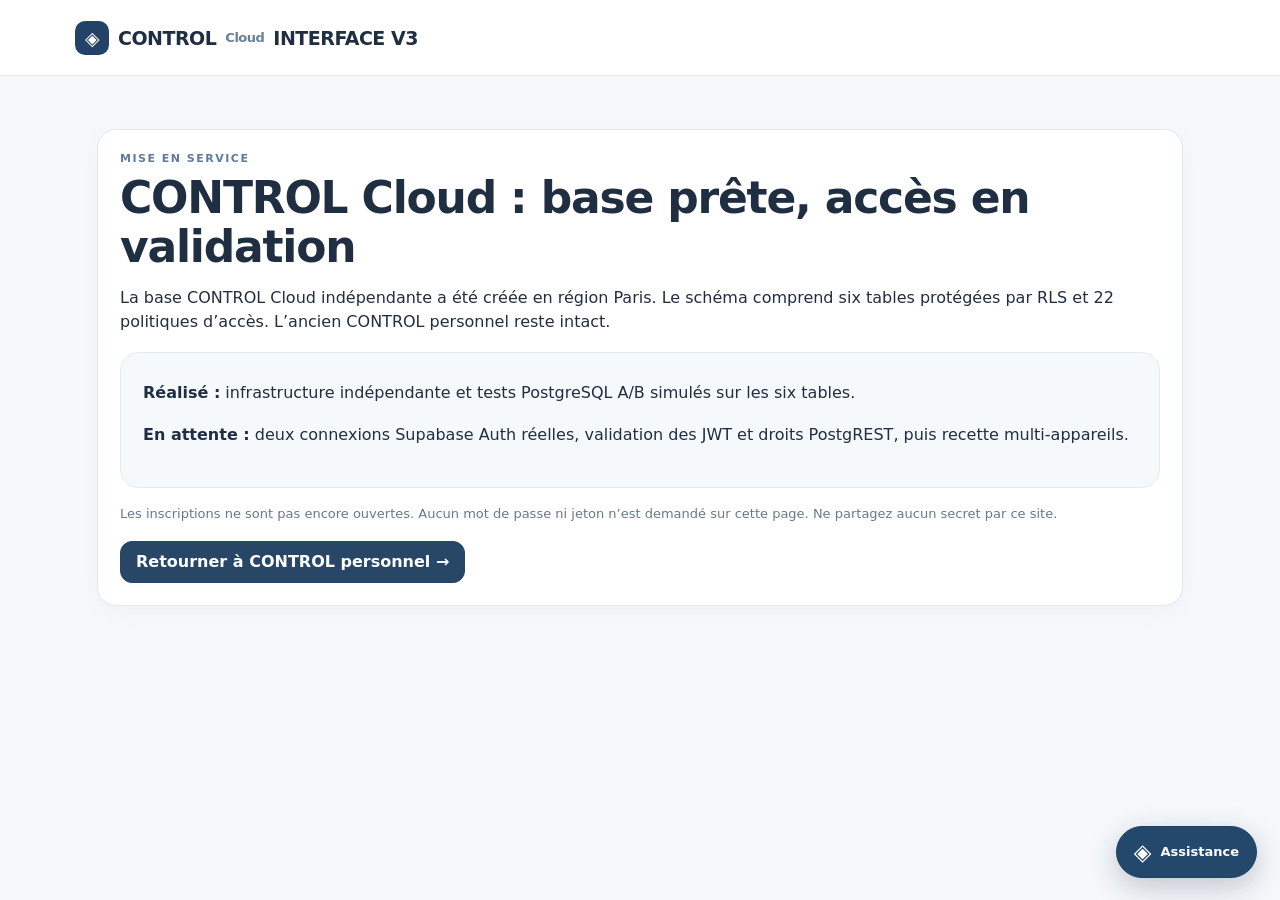
==== commit 8e53eeaf: "style(control): mark visible V3 build for cache diagnosis and remove generic hero decoration" ====
--- a/app.html
+++ b/app.html
@@ -39,7 +39,7 @@
  <div class="shell-side-footer"><strong>Espace privé</strong><span>Données accessibles uniquement après connexion au compte CONTROL.</span><button type="button" class="shell-side-link" data-page="account"><span class="shell-glyph">⚙</span> Mon compte</button></div>
 </aside>
 <header class="header">
-  <a class="brand" href="./app.html" aria-label="Accueil CONTROL"><span class="mark">◈</span>CONTROL <span class="soft">Cloud</span></a>
+  <a class="brand" href="./app.html" aria-label="Accueil CONTROL"><span class="mark">◈</span>CONTROL <span class="soft">Cloud</span> <span class="shell-ui-version">INTERFACE V3</span></a>
   <div class="header-actions">
     <button id="nav-open-cloud" type="button" class="control-nav-main-trigger" data-control-nav-open aria-keyshortcuts="Control+K Meta+K" hidden>⌕ Trouver une fonction <kbd>Ctrl K</kbd></button>
     <button id="refresh" type="button" hidden>↻ Actualiser</button>
--- a/assets/workspace-shell.css
+++ b/assets/workspace-shell.css
@@ -122,3 +122,24 @@
   .shell-feature-primary{min-height:204px}
 }
 @media(prefers-reduced-motion:reduce){.shell-sidebar *, .shell-dashboard *{transition:none!important;animation:none!important}}
+
+/* Projects first, announcements last: content priorities, not DOM-dependent order. */
+body.control-shell-v3 .shell-dashboard{display:flex;flex-direction:column}
+body.control-shell-v3 .shell-dashboard-top{order:0}
+body.control-shell-v3 .shell-feature-grid{order:1}
+body.control-shell-v3 #add-box{order:2}
+body.control-shell-v3 .shell-dashboard-section{order:3}
+body.control-shell-v3 .control-whats-new{order:4}
+body.control-shell-v3 .clarity-helpnote{order:5}
+body.cloud-shell-v3 .shell-dashboard{display:flex;flex-direction:column}
+body.cloud-shell-v3 .shell-feature-grid{order:1}
+body.cloud-shell-v3 .shell-dashboard-section{order:2}
+.shell-side-project-button{display:block!important;width:100%;background:transparent!important;color:#b1c1ce!important;text-align:left!important;padding:9px 13px!important;margin:0!important;min-height:35px!important;font-size:12px!important;font-weight:590!important;border:none!important;border-radius:8px!important;white-space:nowrap;text-overflow:ellipsis;overflow:hidden}
+.shell-side-project-button:hover,.shell-side-project-button[aria-current="page"]{background:#2a3c51!important;color:#fff!important}
+body.cloud-shell-v3 .shell-projects-list>.card{display:grid!important;grid-template-columns:43px minmax(0,1fr)!important;grid-template-rows:auto auto!important;align-content:center!important;align-items:center!important;text-align:left!important}
+body.cloud-shell-v3 .shell-projects-list>.card>.badge{grid-column:1;grid-row:1/3}
+body.cloud-shell-v3 .shell-projects-list>.card>strong{grid-column:2;grid-row:1;margin:0}
+body.cloud-shell-v3 .shell-projects-list>.card>small{grid-column:2;grid-row:2;margin:2px 0 0}
+body.cloud-shell-v3 .shell-feature-aside>button{width:100%}
+body.cloud-shell-v3 .shell-side-footer>button{margin-top:10px}
+@media(max-width:959px){body.control-shell-v3 .shell-dashboard-top{margin-top:5px}body.cloud-shell-v3 .shell-dashboard-top{margin-top:4px}}
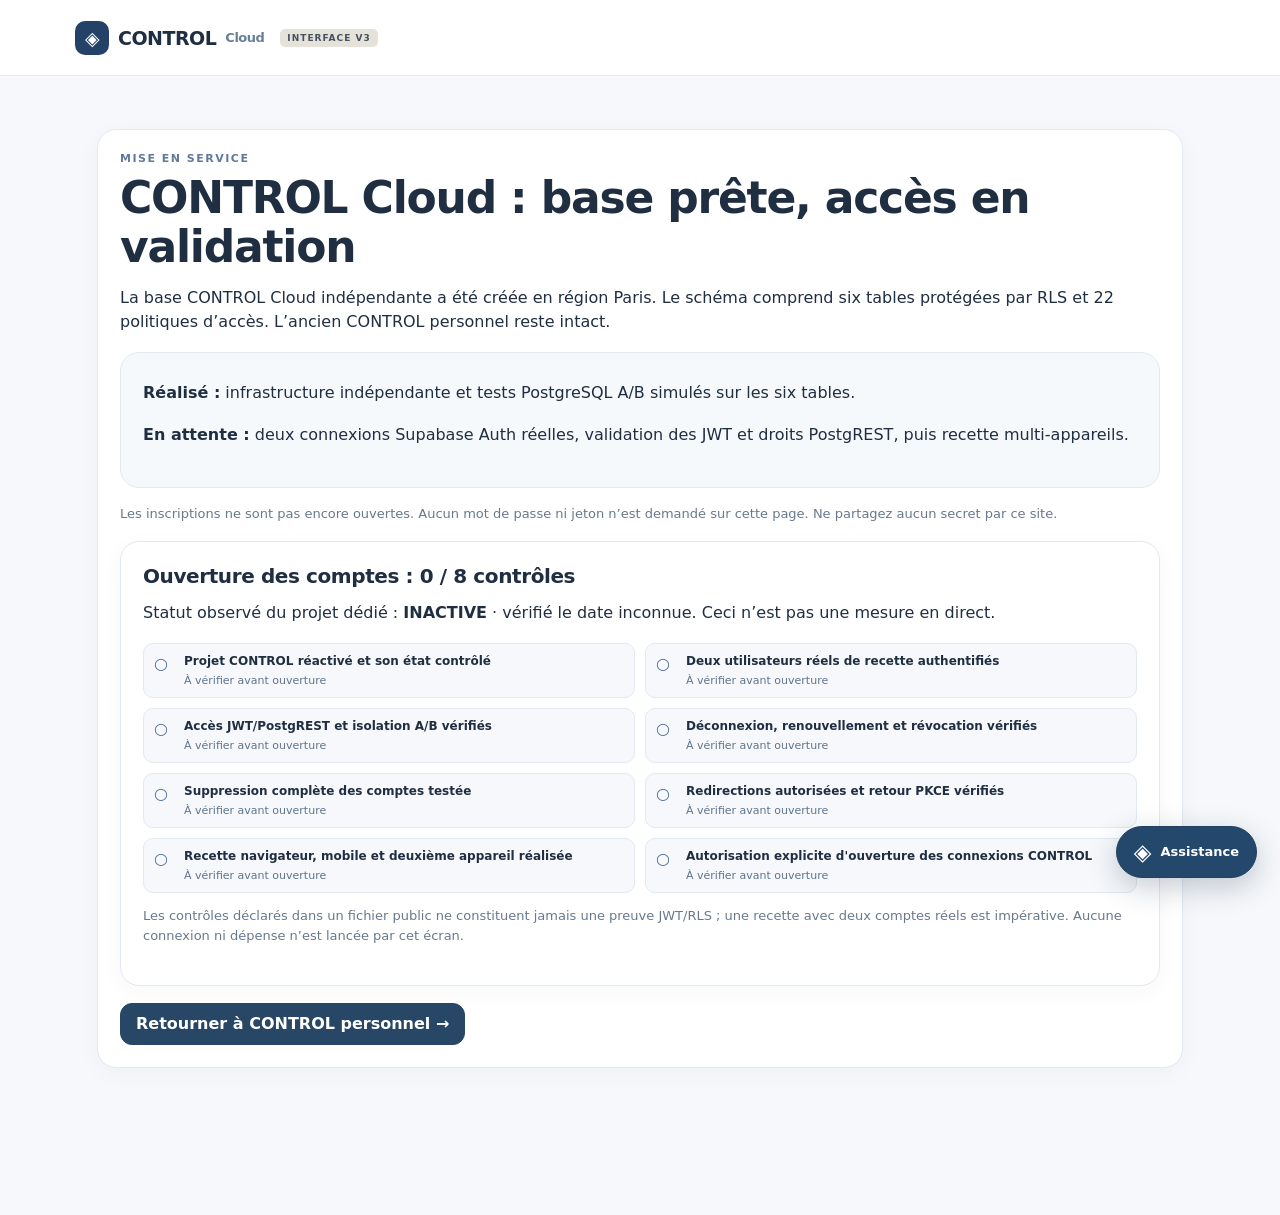
==== commit 889df5e6: "Gate CONTROL Cloud on eight explicit security checks and show dated launch readiness without enablin" ====
--- a/app.html
+++ b/app.html
@@ -8,6 +8,7 @@
 <meta name="description" content="CONTROL — Pilotez vos projets, vos IA et vos actions depuis un espace privé.">
 <title>CONTROL Cloud · Mes projets</title>
 <link rel="stylesheet" href="./assets/cloud-app.css">
+<style>.cloud-release-gates{list-style:none;margin:13px 0;padding:0;display:grid;grid-template-columns:repeat(2,minmax(0,1fr));gap:10px}.cloud-release-gates li{display:grid;grid-template-columns:22px 1fr;gap:1px 8px;background:#f6f8fb;border:1px solid #e1e9f3;border-radius:10px;padding:10px}.cloud-release-gates strong{font-size:12px}.cloud-release-gates small{grid-column:2;font-size:11px;color:#5e738b}.cloud-release-gates span{font-weight:750;color:#52739a}@media(max-width:620px){.cloud-release-gates{grid-template-columns:1fr}}</style>
 <link rel="stylesheet" href="./assets/tool-catalog.css">
 <link rel="stylesheet" href="./assets/deployment-guides.css">
 <link rel="stylesheet" href="./assets/control-help.css">
@@ -58,6 +59,7 @@
       <p><strong>En attente :</strong> deux connexions Supabase Auth réelles, validation des JWT et droits PostgREST, puis recette multi-appareils.</p>
     </div>
     <p class="muted">Les inscriptions ne sont pas encore ouvertes. Aucun mot de passe ni jeton n’est demandé sur cette page. Ne partagez aucun secret par ce site.</p>
+    <div id="cloud-readiness" class="surface" aria-live="polite" aria-label="Vérifications d’ouverture des comptes CONTROL"></div>
     <a class="button primary" href="./index.html">Retourner à CONTROL personnel →</a>
   </section>
   <section id="auth" class="auth-layout" hidden>
--- a/assets/navigation-hub.css
+++ b/assets/navigation-hub.css
@@ -20,6 +20,10 @@
 .control-finder-categories button:hover,.control-finder-categories button.is-active{background:#294d76;color:#fff;border-color:#294d76}
 .control-finder-results{padding:16px 24px 24px;overflow-y:auto;overscroll-behavior:contain;min-height:130px}
 .control-finder-summary{padding:0 4px 11px;font-size:12px;color:var(--nav-mute);font-weight:650}
+.control-finder-recents{padding:12px;margin:0 0 15px;border:1px solid #dce6f0;background:#f5f8fc;border-radius:14px}
+.control-finder-recents-title{font-size:11px;font-weight:800;letter-spacing:.04em;color:#436383;text-transform:uppercase;margin:0 0 9px}
+.control-finder-recents .control-finder-item{min-height:62px!important;background:#fff!important}
+
 .control-finder-grid{display:grid;grid-template-columns:repeat(2,minmax(0,1fr));gap:9px}
 .control-finder-item{min-width:0;display:flex;align-items:center;gap:11px;text-align:left;min-height:76px!important;border:1px solid #e0e8f1;border-radius:13px!important;background:#fff!important;color:var(--nav-ink)!important;padding:12px!important;box-shadow:none!important}
 .control-finder-item:hover,.control-finder-item:focus-visible{border-color:#8ba9c9!important;background:#f2f7fc!important;outline-offset:1px}
--- a/assets/workspace-shell.css
+++ b/assets/workspace-shell.css
@@ -57,6 +57,13 @@
 .shell-feature-primary h2{margin:23px 0 11px;color:#fff;font-family:Georgia,"Times New Roman",serif;font-size:clamp(27px,2.7vw,39px);font-weight:500;letter-spacing:-.7px;line-height:1.12;position:relative;z-index:1}
 .shell-feature-primary p{max-width:430px;font-size:13px;color:#c8d4df;line-height:1.6;margin:0 0 22px;position:relative;z-index:1}
 .shell-feature-primary a,.shell-feature-primary button{position:relative;z-index:1;border-radius:9px;padding:10px 14px;background:#f1c993!important;border:1px solid #f1c993!important;color:#263243!important;font-size:12px;font-weight:810;min-height:40px;display:inline-flex;align-items:center;gap:9px}
+.shell-quick-find{position:relative;z-index:1;display:block;width:100%;max-width:560px;margin:0}
+.shell-quick-find label{display:block;font-size:11px;font-weight:760;color:#f1d6b5;margin:0 0 8px}
+.shell-quick-row{display:flex;align-items:stretch;gap:8px;width:100%;min-width:0}
+.shell-feature-primary .shell-quick-row input{flex:1 1 auto;width:100%;min-width:0;min-height:46px;background:#fff!important;color:#1e344c!important;border:1px solid #d8e0e6!important;outline-offset:2px;border-radius:10px!important;margin:0!important;padding:10px 12px!important;font-size:13px!important;box-shadow:none!important}
+.shell-quick-row button{flex:0 0 auto;justify-content:center!important;white-space:nowrap;min-height:46px!important;padding:9px 14px!important;font-size:13px!important}
+.shell-quick-find small{display:block;color:#c8d4df;font-size:10px;line-height:1.5;margin-top:8px}
+@media(max-width:440px){.shell-quick-row{gap:6px}.shell-quick-row button{padding:9px 10px!important;font-size:12px!important}.shell-feature-primary .shell-quick-row input{font-size:12px!important}}
 .shell-feature-aside{display:flex;flex-direction:column;gap:9px;background:#ebe9e2;border:1px solid #e0ddd3;border-radius:18px;padding:19px}
 .shell-feature-aside h2{margin:0 0 6px;color:#2c3c4d;font-size:11px;font-weight:830;letter-spacing:1.3px;text-transform:uppercase}
 .shell-action{flex:1;display:flex;align-items:center;gap:12px;min-height:60px;padding:12px 13px;border:1px solid #d8d8d2!important;background:rgba(255,255,255,.79)!important;border-radius:10px!important;color:#263445!important;text-align:left!important;box-shadow:none!important}
@@ -68,6 +75,7 @@
 .shell-dashboard-section .clarity-listhead h2{font-size:22px!important;letter-spacing:-.5px}
 .shell-dashboard-section .shell-project-toolbar{display:flex;justify-content:space-between;gap:12px;align-items:center;flex-wrap:wrap;margin:8px 0 18px}
 .shell-dashboard-section .shell-project-toolbar input{margin:0;width:100%;max-width:350px;border-color:#d5d5d0;background:#fff}
+.shell-project-count{color:#67768a;font-size:12px;line-height:1.45;min-height:18px;font-weight:620}
 .shell-projects-list{display:grid!important;grid-template-columns:repeat(2,minmax(0,1fr))!important;gap:10px!important;margin:0!important}
 .shell-projects-list .card{min-height:94px!important;padding:15px 16px!important;border-radius:12px!important;display:grid!important;grid-template-columns:42px 1fr 18px;grid-template-rows:1fr;gap:13px;align-items:center;transition:border-color .12s,background .12s!important}
 .shell-projects-list .card .badge{width:42px!important;height:42px!important;min-width:42px;border-radius:9px!important;margin:0!important;background:#eae9e4!important;color:#465366!important}
@@ -143,3 +151,72 @@
 body.cloud-shell-v3 .shell-feature-aside>button{width:100%}
 body.cloud-shell-v3 .shell-side-footer>button{margin-top:10px}
 @media(max-width:959px){body.control-shell-v3 .shell-dashboard-top{margin-top:5px}body.cloud-shell-v3 .shell-dashboard-top{margin-top:4px}}
+
+/* Build marker makes stale browser/service-worker UI immediately identifiable. */
+.shell-ui-version{display:inline-block!important;width:auto!important;height:auto!important;min-height:0!important;margin:0 0 0 7px!important;padding:4px 7px!important;vertical-align:middle!important;border-radius:5px!important;background:#e5e3d9!important;color:#435062!important;font-size:9px!important;letter-spacing:1px!important;font-weight:800!important;white-space:nowrap}
+.shell-feature-primary::before,.shell-feature-primary::after{display:none}
+@media(max-width:430px){.shell-ui-version{font-size:8px!important;padding:3px 5px!important}}
+
+
+/* Project interior: all sections are visually organized instead of hidden in “Plus”. */
+.shell-project-navigation{display:block!important;margin:17px 0 23px;padding:19px 20px 16px;border:1px solid #deded8;border-radius:16px;background:#fff;box-shadow:0 2px 15px rgba(21,31,43,.035)}
+.shell-project-label{font-size:10px;text-transform:uppercase;font-weight:850;letter-spacing:1.6px;color:#748295;margin:0 0 11px}
+.shell-project-navigation .tabs,.shell-project-navigation .tabbar{display:grid!important;grid-template-columns:repeat(4,minmax(0,1fr));gap:7px;overflow:visible!important;border-bottom:0!important;padding:0 0 13px!important;width:100%}
+.shell-project-navigation .tabs button,.shell-project-navigation .tabbar button{min-width:0!important;min-height:43px!important;font-size:12px!important;line-height:1.35!important;white-space:normal!important;border-radius:9px!important;padding:10px 8px!important;font-weight:700!important;background:#f4f5f3;border:1px solid #e0e4e3;color:#42556b}
+.shell-project-navigation .tabs button[aria-selected="true"],.shell-project-navigation .tabbar button.selected{color:#fff!important;background:#24374e!important;border-color:#24374e!important}
+.shell-project-more{border-top:1px solid #e6e6e0;padding:11px 0 0!important;margin:0!important;width:100%!important;background:transparent!important}
+.shell-project-more>summary{display:flex!important;align-items:center;justify-content:space-between;gap:10px;font-size:12px;color:#364d64;font-weight:760;cursor:pointer;min-height:36px;list-style:none}
+.shell-project-more>summary::-webkit-details-marker{display:none}
+.shell-project-more .shell-nav-count{margin-left:auto;font-size:10px;color:#557089;background:#edf0f1;border-radius:8px;padding:5px 8px;font-variant-numeric:tabular-nums}
+.shell-project-more .clarity-advanced{display:grid!important;grid-template-columns:repeat(4,minmax(0,1fr))!important;gap:7px!important;padding:8px 0 3px!important;width:100%!important;min-width:0!important;background:transparent!important;box-shadow:none!important;position:static!important;border:0!important}
+.shell-project-more:not([open]) .clarity-advanced{display:none!important}
+.shell-project-more .clarity-advanced button{min-width:0!important;min-height:39px!important;font-size:12px!important;padding:9px 8px!important;text-align:center;white-space:normal!important;line-height:1.25;border-radius:9px;background:#faf9f7;border:1px solid #e4e3dc;color:#4b5d71;font-weight:620}
+.shell-project-more .clarity-advanced button[aria-current="page"]{background:#dce6ec!important;color:#1f405f!important;border-color:#95b3c4!important;font-weight:850}
+.shell-project-more .clarity-advanced button:hover{background:#e9eef1!important}
+.shell-create-form,#new-project,#new-item{scroll-margin-top:115px}
+.shell-create-form{max-width:780px!important;margin:18px 0!important;padding:23px!important;background:#fdfcf8!important;border-color:#d9d9d2!important}
+.shell-create-header{display:flex;justify-content:space-between;align-items:flex-start;gap:12px;margin-bottom:14px}
+.shell-create-header h2{margin:5px 0 4px}
+.shell-create-header p{margin:0}
+.shell-create-header button{border:none;background:transparent;min-height:37px;min-width:37px;padding:7px;color:#63748a}
+@media(max-width:760px){
+ .shell-project-navigation{padding:13px 12px 11px;margin:15px 0}
+ .shell-project-navigation .tabs,.shell-project-navigation .tabbar{grid-template-columns:repeat(2,minmax(0,1fr))!important;gap:6px!important}
+ .shell-project-navigation .tabs button,.shell-project-navigation .tabbar button{min-height:44px!important;font-size:12px!important}
+ .shell-project-more .clarity-advanced{grid-template-columns:repeat(2,minmax(0,1fr))!important}
+ .shell-create-form{padding:16px!important}
+}
+
+
+/* Dense screens: instant feature filtering and create-on-demand forms. */
+.shell-tools-search{border:1px solid #dcded9;background:#fdfcf8;border-radius:14px;padding:16px 18px;margin:14px 0 22px;max-width:900px}
+.shell-tools-search label{display:block;font-size:12px;font-weight:810;margin:0 0 9px;color:#30485f}
+.shell-tools-search-row{display:flex;align-items:center;gap:14px;flex-wrap:wrap}
+.shell-tools-search input{margin:0;flex:1 1 330px;min-width:160px;max-width:620px}
+.shell-tools-search [role=status]{font-size:12px;line-height:1.4;color:#65768a}
+.clarity-tool-link[hidden],.clarity-toolgroup[hidden]{display:none!important}
+.shell-progressive-form{padding:0!important;max-width:1000px}
+.shell-progressive-form>summary{cursor:pointer;padding:18px 21px;min-height:65px;display:flex;justify-content:space-between;gap:12px;align-items:center;list-style:none}
+.shell-progressive-form>summary::-webkit-details-marker{display:none}
+.shell-progressive-form>summary strong{font-size:14px;line-height:1.3;color:#253e55}
+.shell-progressive-form>summary small{font-size:11px;color:#728295;font-weight:470}
+.shell-progressive-form[open]>summary{border-bottom:1px solid #e0e6e9;background:#fafaf7}
+.shell-progressive-body{padding:20px 21px}
+@media(max-width:640px){
+ .shell-tools-search{padding:13px}
+ .shell-tools-search-row{display:block}
+ .shell-tools-search input{width:100%}
+ .shell-tools-search [role=status]{display:block;margin:9px 1px 0}
+ .shell-progressive-form>summary{flex-direction:column;align-items:flex-start;gap:4px;padding:14px 16px}
+ .shell-progressive-body{padding:14px 16px}
+}
+
+/* Cross-tab change warning: a visible state, not a transient toast. */
+.control-external-change[hidden]{display:none!important}
+.control-external-change{display:flex;align-items:center;justify-content:space-between;gap:18px;padding:14px 17px;margin:0 0 17px;background:#fff4e5;border:1px solid #d9a353;border-radius:11px;color:#583d18;box-shadow:0 1px 3px rgba(75,48,13,.08)}
+.control-external-change>div{display:flex;flex-direction:column;gap:5px;min-width:0;line-height:1.45}
+.control-external-change strong{font-size:13px}
+.control-external-change span{font-size:12px}
+.control-external-change button{flex:0 0 auto;min-height:42px!important;padding:9px 14px!important;border:1px solid #795221!important;border-radius:9px!important;background:#684821!important;color:#fff!important;font-size:12px!important;font-weight:780!important}
+.control-external-change button:focus-visible{outline:3px solid #2563eb;outline-offset:3px}
+@media(max-width:640px){.control-external-change{flex-direction:column;align-items:stretch;gap:11px;padding:12px}.control-external-change button{width:100%}}
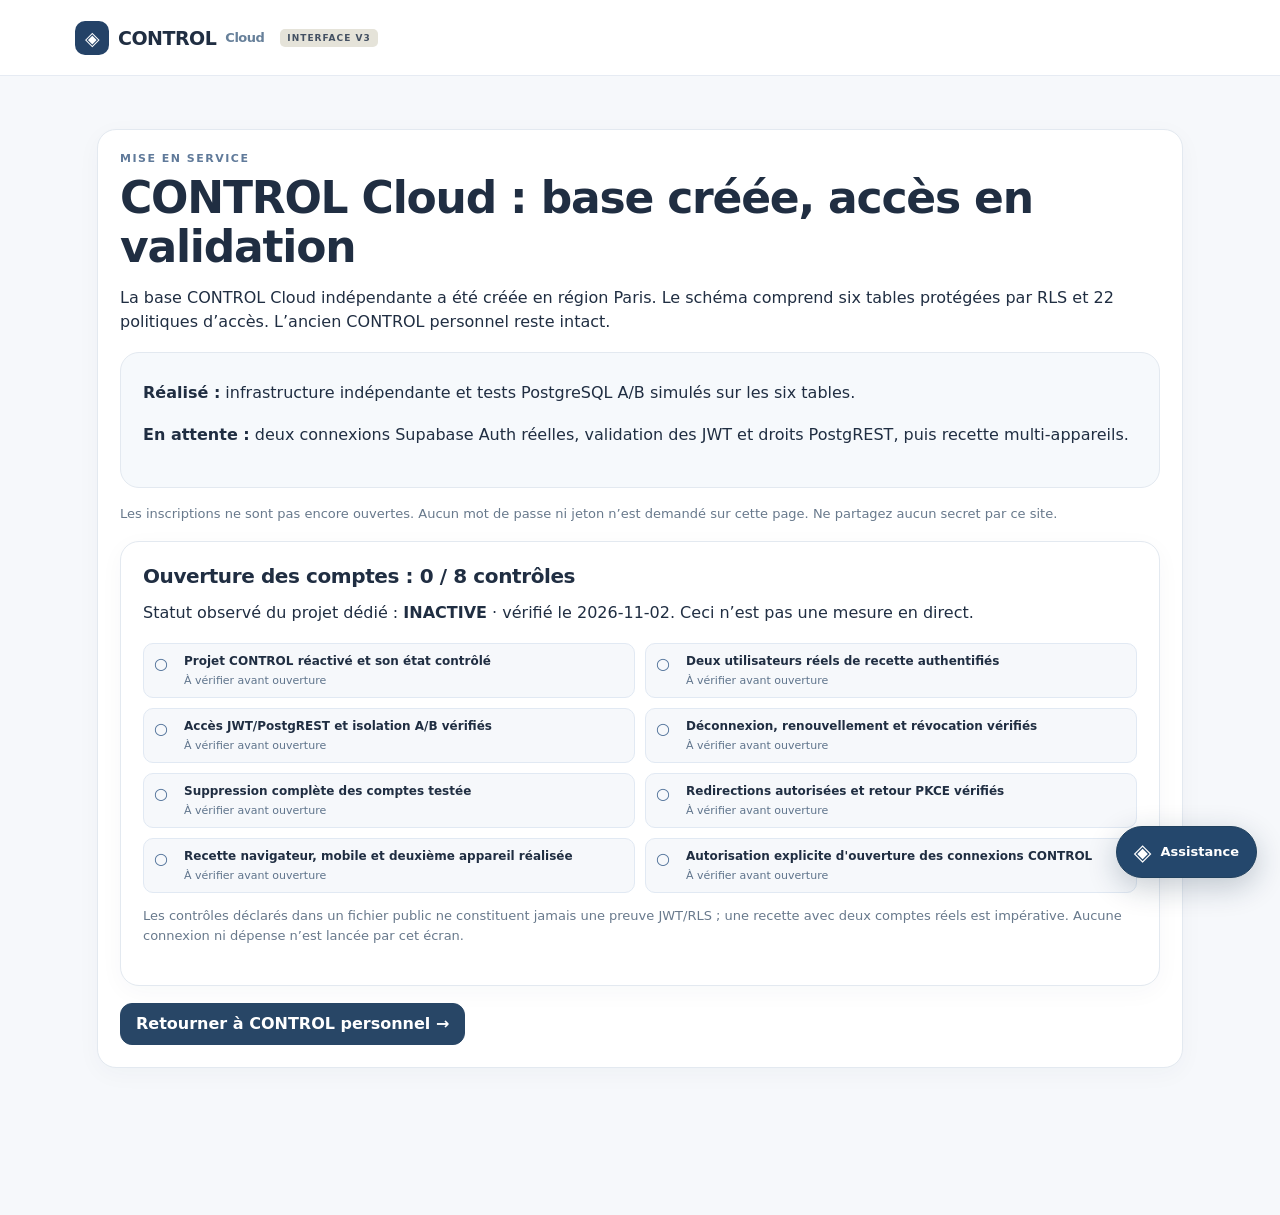
==== commit 57b95c10: "Correct dated Cloud readiness display and clearly state inactive backend without opening authenticat" ====
--- a/app.html
+++ b/app.html
@@ -52,7 +52,7 @@
   <div id="status" class="status" role="status" aria-live="polite">Chargement de CONTROL…</div>
   <section id="setup" class="surface" hidden>
     <div class="eyebrow">MISE EN SERVICE</div>
-    <h1>CONTROL Cloud : base prête, accès en validation</h1>
+    <h1>CONTROL Cloud : base créée, accès en validation</h1>
     <p>La base CONTROL Cloud indépendante a été créée en région Paris. Le schéma comprend six tables protégées par RLS et 22 politiques d’accès. L’ancien CONTROL personnel reste intact.</p>
     <div class="surface" style="margin:16px 0;background:#f6f9fc;box-shadow:none" aria-label="État de mise en service">
       <p><strong>Réalisé :</strong> infrastructure indépendante et tests PostgreSQL A/B simulés sur les six tables.</p>
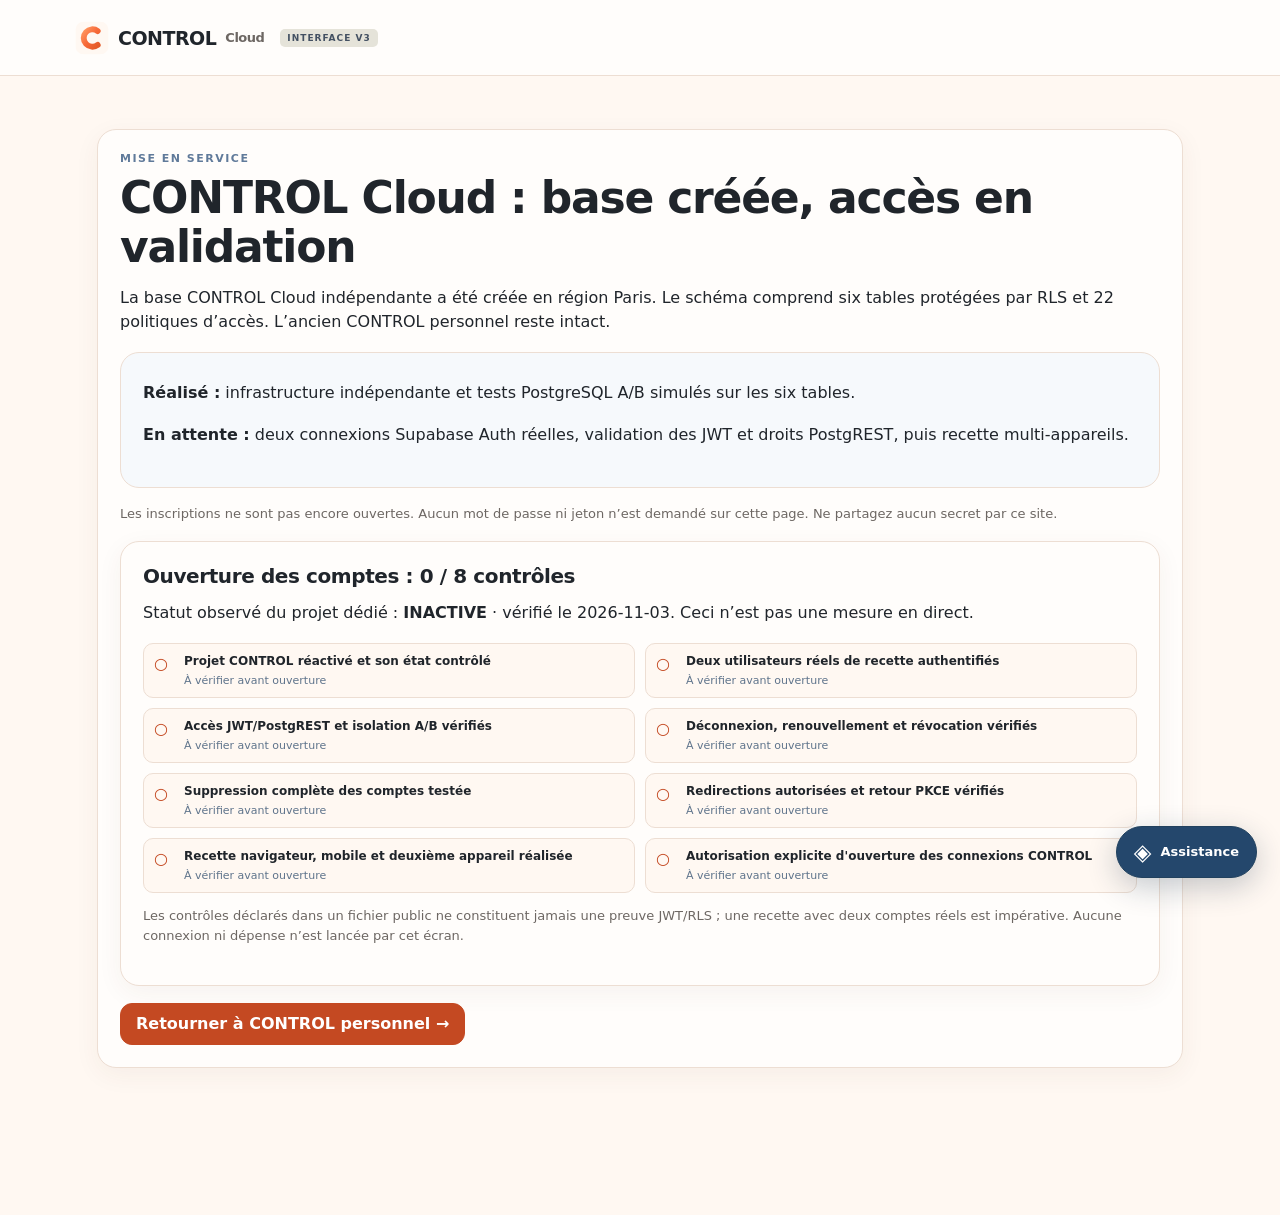
==== commit d1c5b8d7: "Bring safe CONTROL Cloud landing into Simple & Humain visual identity" ====
--- a/app.html
+++ b/app.html
@@ -3,10 +3,11 @@
 <head>
 <meta charset="utf-8">
 <meta name="viewport" content="width=device-width,initial-scale=1,viewport-fit=cover">
-<meta name="theme-color" content="#f6f8fb">
+<meta name="theme-color" content="#FFF8F2">
 <meta http-equiv="Content-Security-Policy" content="default-src &#39;self&#39;; script-src &#39;self&#39; https://cdn.jsdelivr.net; connect-src &#39;self&#39; https://*.supabase.co wss://*.supabase.co; img-src &#39;self&#39; data:; style-src &#39;self&#39; &#39;unsafe-inline&#39;; object-src &#39;none&#39;; base-uri &#39;none&#39;; form-action &#39;self&#39;; frame-src &#39;none&#39;">
 <meta name="description" content="CONTROL — Pilotez vos projets, vos IA et vos actions depuis un espace privé.">
 <title>CONTROL Cloud · Mes projets</title>
+<link rel="icon" href="./assets/icon.svg" type="image/svg+xml">
 <link rel="stylesheet" href="./assets/cloud-app.css">
 <style>.cloud-release-gates{list-style:none;margin:13px 0;padding:0;display:grid;grid-template-columns:repeat(2,minmax(0,1fr));gap:10px}.cloud-release-gates li{display:grid;grid-template-columns:22px 1fr;gap:1px 8px;background:#f6f8fb;border:1px solid #e1e9f3;border-radius:10px;padding:10px}.cloud-release-gates strong{font-size:12px}.cloud-release-gates small{grid-column:2;font-size:11px;color:#5e738b}.cloud-release-gates span{font-weight:750;color:#52739a}@media(max-width:620px){.cloud-release-gates{grid-template-columns:1fr}}</style>
 <link rel="stylesheet" href="./assets/tool-catalog.css">
@@ -18,6 +19,7 @@
 <link rel="stylesheet" href="./assets/workspace-shell.css">
 <link rel="stylesheet" href="./assets/multi-ai-command.css">
 <link rel="stylesheet" href="./assets/visio-center.css">
+<link rel="stylesheet" href="./assets/control-brand-simple-humain.css">
 </head>
 <body class="cloud-shell-v3">
 <aside id="cloud-side" class="shell-sidebar" hidden aria-label="Navigation Cloud">
@@ -40,7 +42,7 @@
  <div class="shell-side-footer"><strong>Espace privé</strong><span>Données accessibles uniquement après connexion au compte CONTROL.</span><button type="button" class="shell-side-link" data-page="account"><span class="shell-glyph">⚙</span> Mon compte</button></div>
 </aside>
 <header class="header">
-  <a class="brand" href="./app.html" aria-label="Accueil CONTROL"><span class="mark">◈</span>CONTROL <span class="soft">Cloud</span> <span class="shell-ui-version">INTERFACE V3</span></a>
+  <a class="brand" href="./app.html" aria-label="Accueil CONTROL"><img class="control-cloud-brand-icon" src="./assets/icon.svg" alt="" width="34" height="34">CONTROL <span class="soft">Cloud</span> <span class="shell-ui-version">INTERFACE V3</span></a>
   <div class="header-actions">
     <button id="nav-open-cloud" type="button" class="control-nav-main-trigger" data-control-nav-open aria-keyshortcuts="Control+K Meta+K" hidden>⌕ Trouver une fonction <kbd>Ctrl K</kbd></button>
     <button id="refresh" type="button" hidden>↻ Actualiser</button>
--- a/assets/workspace-shell.css
+++ b/assets/workspace-shell.css
@@ -220,3 +220,91 @@
 .control-external-change button{flex:0 0 auto;min-height:42px!important;padding:9px 14px!important;border:1px solid #795221!important;border-radius:9px!important;background:#684821!important;color:#fff!important;font-size:12px!important;font-weight:780!important}
 .control-external-change button:focus-visible{outline:3px solid #2563eb;outline-offset:3px}
 @media(max-width:640px){.control-external-change{flex-direction:column;align-items:stretch;gap:11px;padding:12px}.control-external-change button{width:100%}}
+
+/* CONTROL 04 — deliberately visible rework of the personal landing page.
+   All styles are scoped: cloud workspace and inner project screens stay intact. */
+body.control-shell-v3 .control-home-v4{--v4-ink:#12283e;--v4-blue:#296cbe;--v4-lime:#d8ff8a}
+body.control-shell-v3 .control-home-v4 .shell-dashboard-top{align-items:center;margin:0 0 19px}
+.control-home-v4 .control-v4-edition{display:inline-flex;align-items:center;gap:9px;font-size:10px;letter-spacing:1.5px;font-weight:850;color:#34669d;text-transform:uppercase}
+.control-home-v4 .control-v4-edition em{font-style:normal;background:#16344e;color:#fff;padding:5px 7px;border-radius:5px;letter-spacing:0}
+body.control-shell-v3 .control-home-v4 .shell-dashboard-top h1{font-size:clamp(33px,3.55vw,53px);letter-spacing:-2.45px;line-height:1.06;margin:12px 0 10px;font-weight:840;color:#132c45}
+.control-home-v4 .shell-dashboard-top h1 span{color:#397ac2}
+.control-home-v4 .shell-dashboard-top p{max-width:560px;font-size:13px;line-height:1.55;color:#60738a}
+body.control-shell-v3 .control-home-v4 #add-project{background:#d8ff8a!important;border:1px solid #b7d97b!important;color:#18344a!important;border-radius:12px;box-shadow:0 4px 0 #aacd72;white-space:nowrap}
+body.control-shell-v3 .control-home-v4 #add-project:hover{background:#cafd6d!important}
+body.control-shell-v3 .control-home-v4 .control-v4-pulse{order:1;display:grid;grid-template-columns:repeat(3,minmax(0,1fr));gap:11px;margin:3px 0 17px}
+.control-home-v4 .control-v4-metric{display:flex;align-items:center;gap:13px;min-width:0;min-height:98px;border:1px solid #d4e1ed;border-radius:16px;background:#fff;padding:16px 17px;box-shadow:0 3px 12px #173d6010;transition:transform .16s,border-color .16s}
+.control-home-v4 .control-v4-metric:hover{transform:translateY(-2px);border-color:#74a5d6}
+.control-home-v4 .control-v4-metric:focus-visible{outline:3px solid #2674d0;outline-offset:3px}
+.control-home-v4 .control-v4-metric-icon{width:45px;height:45px;flex:0 0 45px;display:grid;place-items:center;border-radius:12px;font-size:24px;background:#dfeaf7;color:#1b5799}
+.control-home-v4 .control-v4-metric:nth-child(2) .control-v4-metric-icon{background:#fff0da;color:#9b662e}
+.control-home-v4 .control-v4-metric:nth-child(3) .control-v4-metric-icon{background:#e5f4ed;color:#287858}
+.control-home-v4 .control-v4-metric-copy{display:flex;flex-direction:column;gap:2px;min-width:0}
+.control-home-v4 .control-v4-metric-copy strong{font-size:30px;font-weight:820;line-height:1;color:#152f48;font-variant-numeric:tabular-nums}
+.control-home-v4 .control-v4-metric-copy small{font-size:11px;line-height:1.4;color:#586f84}
+.control-home-v4 .control-v4-metric-arrow{margin-left:auto;align-self:flex-start;font-size:16px;color:#95a9bd}
+body.control-shell-v3 .control-home-v4 .shell-feature-grid{order:2;grid-template-columns:minmax(0,1.3fr) minmax(315px,1fr);gap:13px;margin:0 0 25px}
+body.control-shell-v3 .control-home-v4 .shell-feature-primary{min-height:315px;padding:27px 31px;border-radius:19px;background:linear-gradient(135deg,#132d47 4%,#184874 64%,#2865a5 100%);position:relative;overflow:hidden;isolation:isolate}
+body.control-shell-v3 .control-home-v4 .shell-feature-primary::before{display:block!important;content:"";position:absolute;right:-115px;top:-80px;width:320px;height:320px;border-radius:50%;border:1px solid #8bb8e55e;background:radial-gradient(circle,#8bb8e519 0,transparent 66%);pointer-events:none}
+body.control-shell-v3 .control-home-v4 .shell-feature-primary::after{display:block!important;content:"05";font:800 200px/1 system-ui;letter-spacing:-18px;color:#ffffff10;position:absolute;right:-10px;bottom:-43px;width:auto;height:auto;border:0;border-radius:0;pointer-events:none}
+.control-home-v4 .control-v4-hero-text{position:relative;z-index:2;max-width:460px}
+.control-home-v4 .shell-feature-primary .shell-feature-tag{font-size:11px;color:#baf1e2;letter-spacing:1.7px}
+body.control-shell-v3 .control-home-v4 .shell-feature-primary h2{font-family:Inter,system-ui,sans-serif!important;font-weight:830;font-size:clamp(37px,4vw,60px);letter-spacing:-2.4px;line-height:1.03;margin:23px 0 17px;color:#fff}
+.control-home-v4 .shell-feature-primary h2 span{color:#d8ff8a}
+.control-home-v4 .shell-feature-primary p{max-width:355px;font-size:14px;color:#c8dfef;line-height:1.6}
+body.control-shell-v3 .control-home-v4 .shell-quick-find{width:100%;max-width:560px}
+.control-home-v4 .shell-quick-find label{font-size:12px;color:#dbedff}
+.control-home-v4 .shell-quick-row{padding:4px 4px 4px 0;background:#fff;border-radius:12px;box-shadow:0 8px 26px #0b24415c}
+body.control-shell-v3 .control-home-v4 .shell-quick-row input{color:#213950;min-width:0;background:#fff!important;border:0!important;box-shadow:none!important;border-radius:11px}
+body.control-shell-v3 .control-home-v4 .shell-quick-row button{background:#d8ff8a!important;border:1px solid #d8ff8a!important;color:#143653!important;min-height:45px!important;font-weight:800}
+.control-home-v4 .shell-quick-find small{display:block;margin-top:12px;color:#b8cfe3;font-size:11px}
+.control-home-v4 .control-v4-hero-decoration{position:absolute;inset:0;z-index:0;pointer-events:none}
+.control-home-v4 .control-v4-hero-decoration i{position:absolute;border:1px solid #98caf54d;border-radius:50%;width:155px;height:155px;right:38px;top:28px}
+.control-home-v4 .control-v4-hero-decoration i:nth-child(2){width:245px;height:245px;right:-5px;top:-20px}
+.control-home-v4 .control-v4-hero-decoration i:nth-child(3){width:340px;height:340px;right:-55px;top:-68px}
+body.control-shell-v3 .control-home-v4 .shell-feature-aside{background:#eef3f9;border:1px solid #d8e5f3;border-radius:19px;padding:20px;display:grid;grid-template-columns:repeat(2,minmax(0,1fr));gap:10px;align-content:start}
+.control-home-v4 .control-v4-actions-title{grid-column:1/-1;padding:3px 2px 9px}
+.control-home-v4 .control-v4-actions-title>span{font-size:10px;font-weight:850;color:#4e7da8;letter-spacing:1.6px}
+.control-home-v4 .control-v4-actions-title h2{font-size:20px!important;text-transform:none!important;letter-spacing:-.6px!important;color:#183a56!important;margin:6px 0 4px!important}
+.control-home-v4 .control-v4-actions-title p{margin:0;font-size:12px;color:#6b7c8e}
+body.control-shell-v3 .control-home-v4 .shell-action{flex:none;min-height:86px!important;display:flex;flex-direction:column;align-items:flex-start;justify-content:space-between;gap:8px!important;background:#fff!important;border:1px solid #d5e2ed!important;border-radius:13px!important;padding:15px 14px!important;box-shadow:0 4px 13px #1433530b!important}
+body.control-shell-v3 .control-home-v4 .shell-action:hover{border-color:#6396c8!important;transform:translateY(-2px)}
+.control-home-v4 .shell-action-glyph{border-radius:9px;width:34px;height:34px;background:#dae8f9!important;color:#2862a5!important;flex:0 0 34px}
+.control-home-v4 .control-v4-action-attention .shell-action-glyph{background:#fff0dc!important;color:#b26a23!important}
+.control-home-v4 .control-v4-action-agent .shell-action-glyph{background:#e8e3fb!important;color:#6858ad!important}
+.control-home-v4 .control-v4-action-backup .shell-action-glyph{background:#e0f2e9!important;color:#278461!important}
+.control-home-v4 .shell-action strong{font-size:13px!important;color:#244057}
+body.control-shell-v3 .control-home-v4 .shell-action small{display:block!important;color:#667c91!important;font-size:11px;line-height:1.35}
+body.control-shell-v3 .control-home-v4 .shell-dashboard-section{order:3;border-top:1px solid #d8e2ec;padding-top:21px}
+.control-home-v4 .clarity-listhead h2{font-size:24px!important}
+.control-home-v4 .control-v4-project-intro{font-size:12px;color:#647a8f;margin:0 0 7px}
+@media(max-width:1090px){
+ body.control-shell-v3 .control-home-v4 .shell-feature-grid{grid-template-columns:1fr}
+ body.control-shell-v3 .control-home-v4 .shell-feature-primary{min-height:315px}
+ body.control-shell-v3 .control-home-v4 .shell-feature-aside{grid-template-columns:repeat(3,minmax(0,1fr))}
+ .control-home-v4 .control-v4-actions-title{grid-column:1/-1}
+}
+@media(max-width:700px){
+ body.control-shell-v3 .control-home-v4 .shell-dashboard-top{display:flex;flex-direction:column;align-items:flex-start;gap:13px}
+ body.control-shell-v3 .control-home-v4 .shell-dashboard-top h1{font-size:clamp(30px,8.3vw,39px);letter-spacing:-1.6px}
+ body.control-shell-v3 .control-home-v4 #add-project{align-self:flex-start}
+ body.control-shell-v3 .control-home-v4 .control-v4-pulse{grid-template-columns:repeat(3,minmax(0,1fr));gap:7px;margin:0 0 13px}
+ .control-home-v4 .control-v4-metric{min-height:108px;padding:11px 9px;align-items:flex-start;flex-direction:column;gap:7px}
+ .control-home-v4 .control-v4-metric-icon{width:31px;height:31px;flex:0 0 31px;font-size:18px}
+ .control-home-v4 .control-v4-metric-copy strong{font-size:24px}
+ .control-home-v4 .control-v4-metric-copy small{font-size:10px}
+ .control-home-v4 .control-v4-metric-arrow{display:none}
+ body.control-shell-v3 .control-home-v4 .shell-feature-primary{min-height:285px;padding:23px 21px}
+ body.control-shell-v3 .control-home-v4 .shell-feature-primary h2{font-size:clamp(36px,10vw,49px)}
+ body.control-shell-v3 .control-home-v4 .shell-feature-aside{grid-template-columns:repeat(2,minmax(0,1fr));padding:12px;gap:8px}
+ body.control-shell-v3 .control-home-v4 .shell-action{min-height:86px!important;padding:11px!important}
+ body.control-shell-v3 .control-home-v4 .shell-action small{display:block!important;font-size:10px}
+}
+@media(max-width:390px){
+ .control-home-v4 .control-v4-metric{padding:9px 7px}
+ .control-home-v4 .control-v4-metric-copy strong{font-size:21px}
+ .control-home-v4 .control-v4-metric-copy small{font-size:9px}
+ body.control-shell-v3 .control-home-v4 .shell-quick-row{display:flex;flex-wrap:wrap;padding:6px}
+ body.control-shell-v3 .control-home-v4 .shell-quick-row input{flex:1 1 100%;min-height:42px}
+ body.control-shell-v3 .control-home-v4 .shell-quick-row button{flex:1;justify-content:center}
+}
--- a/assets/control-brand-simple-humain.css
+++ b/assets/control-brand-simple-humain.css
@@ -0,0 +1,398 @@
+/* CONTROL — Identité 03 « Simple & Humain » — 05/11/2026
+   Visual tokens only: no changed routes, storage, forms or privileges.
+   Inherits the existing CONTROL 06/07 layout and all its responsive rules. */
+@import url('https://fonts.googleapis.com/css2?family=Poppins:wght@400;500;600;700;800&display=swap');
+
+:root{
+ --control-orange:#F76A39;
+ --control-orange-deep:#C44922; /* Accessible white-on-orange CTA */
+ --control-orange-hover:#AE3C1D;
+ --control-peach:#FFCAA3;
+ --control-peach-soft:#FFF0E5;
+ --control-cream:#FFF8F2;
+ --control-paper:#FFFDFB;
+ --control-white:#FFFFFF;
+ --control-ink:#20252B;
+ --control-muted:#6D6763;
+ --control-line:#EDDED3;
+ --control-positive:#16834B;
+ --control-negative:#BB342B;
+ --control-info:#245DAD;
+ --control-focus:#AA431E;
+ --control-shadow:0 7px 26px rgba(92,54,30,.055);
+ --control-font:"Poppins","Avenir Next","Segoe UI",system-ui,sans-serif;
+ --shell-ink:var(--control-ink);
+ --shell-blue:var(--control-orange-deep);
+ --shell-paper:var(--control-cream);
+ --shell-line:var(--control-line);
+ --shell-muted:var(--control-muted);
+ --shell-amber:var(--control-peach);
+ --nav-ink:var(--control-ink);
+ --nav-mute:var(--control-muted);
+ --nav-line:var(--control-line);
+ --nav-surface:var(--control-white);
+ --nav-blue:var(--control-orange-deep);
+ --nav-tint:var(--control-peach-soft);
+ color-scheme:light;
+}
+/* Warm neutral foundation, used consistently across personal and Cloud shells. */
+body.control-shell-v3,body.cloud-shell-v3{
+ font-family:var(--control-font)!important;
+ color:var(--control-ink)!important;
+ background:var(--control-cream)!important;
+}
+body.control-shell-v3 button,
+body.control-shell-v3 input,
+body.control-shell-v3 textarea,
+body.control-shell-v3 select,
+body.cloud-shell-v3 button,
+body.cloud-shell-v3 input,
+body.cloud-shell-v3 textarea,
+body.cloud-shell-v3 select{font-family:inherit}
+body.control-shell-v3 ::selection,body.cloud-shell-v3 ::selection{background:var(--control-peach);color:var(--control-ink)}
+body.control-shell-v3 :is(a,button,input,select,textarea,summary):focus-visible,
+body.cloud-shell-v3 :is(a,button,input,select,textarea,summary):focus-visible{
+ outline:3px solid var(--control-focus)!important;
+ outline-offset:3px!important;
+}
+body.control-shell-v3 :is(h1,h2,h3,strong),
+body.cloud-shell-v3 :is(h1,h2,h3,strong){color:inherit}
+body.control-shell-v3 .panel,body.control-shell-v3 .card,
+body.cloud-shell-v3 .surface,body.cloud-shell-v3 .card{
+ background:var(--control-white);
+ border-color:var(--control-line);
+ box-shadow:var(--control-shadow);
+}
+body.control-shell-v3 .muted,body.cloud-shell-v3 .muted{color:var(--control-muted)}
+body.control-shell-v3 :is(input.field,textarea.field,select.field),
+body.cloud-shell-v3 :is(input,textarea,select){
+ border-color:var(--control-line);
+ background:var(--control-white);
+ color:var(--control-ink);
+}
+body.control-shell-v3 :is(input,textarea,select):focus,
+body.cloud-shell-v3 :is(input,textarea,select):focus{border-color:var(--control-orange-deep)}
+body.control-shell-v3 :is(.primary,button.primary,a.primary),
+body.cloud-shell-v3 :is(.primary,button.primary,a.primary){
+ background:var(--control-orange-deep)!important;
+ border-color:var(--control-orange-deep)!important;
+ color:white!important;
+ box-shadow:none!important;
+}
+body.control-shell-v3 :is(.primary,button.primary,a.primary):hover,
+body.cloud-shell-v3 :is(.primary,button.primary,a.primary):hover{
+ background:var(--control-orange-hover)!important;
+ border-color:var(--control-orange-hover)!important;
+}
+body.control-shell-v3 a:not(.card):not(.button):hover{color:var(--control-orange-deep)}
+/* Homepage: maintain exactly the same sections and working controls. */
+body.control-shell-v3.control-simple-home{
+ background:var(--control-cream)!important;
+ color:var(--control-ink)!important;
+}
+body.control-shell-v3.control-simple-home>.wrap{background:transparent!important}
+body.control-shell-v3 .control-home-v6{
+ --v6-ink:var(--control-ink);
+ --v6-muted:var(--control-muted);
+ --v6-border:var(--control-line);
+ --v6-soft:var(--control-cream);
+ --v6-blue:var(--control-orange-deep);
+ background:var(--control-paper);
+ border-color:var(--control-line);
+ color:var(--control-ink);
+ font-family:var(--control-font);
+ box-shadow:0 12px 42px rgba(95,52,20,.075);
+}
+.control-home-v6 .control-home-v6-header{border-bottom-color:var(--control-line)}
+.control-home-v6 .control-home-v6-brand{flex-direction:row;align-items:center;gap:11px}
+.control-home-v6 .control-brand-logo{display:block;width:37px;height:37px;flex:0 0 37px;object-fit:contain}
+.control-home-v6 .control-brand-copy{display:flex;flex-direction:column;gap:2px;min-width:0}
+body.control-shell-v3 .control-home-v6 .control-home-v6-brand strong{color:var(--control-ink)!important;font-weight:800;letter-spacing:-.6px}
+.control-home-v6 .control-home-v6-brand small{color:var(--control-muted)}
+.control-home-v6 .control-home-v6-top-actions a{
+ color:var(--control-ink);
+ background:#FFFDFB;
+ border-color:var(--control-line);
+}
+.control-home-v6 .control-home-v6-top-actions a:hover{background:var(--control-peach-soft);color:var(--control-orange-deep)}
+body.control-shell-v3 .control-home-v6 .control-home-v6-welcome h1{
+ color:var(--control-ink)!important;
+ font-weight:760!important;
+}
+.control-home-v6 .control-home-v6-welcome p{color:var(--control-muted)}
+.control-home-v6 .control-home-v6-stat{
+ background:linear-gradient(140deg,var(--control-paper),#FFF0E4);
+ border-color:var(--control-line);
+ box-shadow:0 2px 9px rgba(155,92,46,.035);
+}
+.control-home-v6 .control-home-v6-stat:hover{background:#FFEBD9;border-color:#E8B99F}
+.control-home-v6 .control-home-v6-stat strong{color:var(--control-ink);font-weight:780}
+.control-home-v6 .control-home-v6-stat small{color:var(--control-muted)}
+.control-home-v6 .control-home-v6-stat:nth-child(1) strong{color:var(--control-negative)}
+.control-home-v6 .control-home-v6-stat:nth-child(2) strong{color:var(--control-orange-deep)}
+.control-home-v6 .control-home-v6-stat:nth-child(3) strong{color:#865824}
+.control-home-v6 .control-home-v6-ask{
+ background:linear-gradient(112deg,#FFF4EC,#FFEEE0);
+ border-color:#F4D9C7;
+}
+.control-home-v6 .control-home-v6-ask-title,.control-home-v6 .control-home-v6-ask-title span{
+ color:var(--control-orange-deep)
+}
+.control-home-v6 .control-home-v6-ask>p,
+.control-home-v6 .control-home-v6-ask-hint{color:#655C57}
+body.control-shell-v3 .control-home-v6 #shell-quick-query{
+ background:white!important;
+ color:var(--control-ink)!important;
+ border-color:#E7CDBE!important;
+}
+body.control-shell-v3 .control-home-v6 #shell-quick-find button{
+ background:var(--control-orange-deep)!important;
+ border-color:var(--control-orange-deep)!important;
+ color:#fff!important;
+}
+body.control-shell-v3 .control-home-v6 #shell-quick-find button:hover{
+ background:var(--control-orange-hover)!important;
+ border-color:var(--control-orange-hover)!important;
+}
+.control-home-v6 .control-home-v6-section-title h2{color:var(--control-ink)!important}
+.control-home-v6 .control-home-v6-section-title a,.control-home-v6 .control-home-v6-secondary a{
+ color:var(--control-orange-deep);
+}
+.control-home-v6 .control-home-v6-priority-row{
+ background:#FFFDFC;
+ border-color:var(--control-line);
+}
+.control-home-v6 .control-home-v6-priority-row:hover{background:#FFF1E7;border-color:#ECC3AC}
+.control-home-v6 .control-home-v6-priority-icon{color:var(--control-orange-deep)}
+.control-home-v6 .control-home-v6-priority-copy strong{color:var(--control-ink)}
+.control-home-v6 .control-home-v6-priority-copy small,
+.control-home-v6 .control-home-v6-provenance,
+.control-home-v6 .control-home-v6-chevron{color:var(--control-muted)}
+.control-home-v6 .control-home-v6-empty{background:#FFFCF9;border-color:var(--control-line);color:var(--control-muted)}
+.control-home-v6 .control-home-v6-empty strong{color:var(--control-ink)}
+.control-home-v6 .control-home-v6-tabs{border-top-color:var(--control-line)}
+body.control-shell-v3 .control-home-v6 .control-home-v6-tabs a,
+body.control-shell-v3 .control-home-v6 .control-home-v6-tabs button{color:#786C64!important}
+body.control-shell-v3 .control-home-v6 .control-home-v6-tabs a[aria-current=page],
+body.control-shell-v3 .control-home-v6 .control-home-v6-tabs button[aria-current=page]{
+ background:#FFE8D7!important;
+ color:var(--control-orange-deep)!important;
+}
+body.control-shell-v3 .control-home-v6 .control-home-v6-tabs a:hover,
+body.control-shell-v3 .control-home-v6 .control-home-v6-tabs button:hover{
+ background:#FFF0E4!important;
+ color:var(--control-orange-deep)!important;
+}
+.control-home-v6 .control-home-v6-projects{border-top-color:var(--control-line)}
+.control-home-v6 .control-home-v6-projects>summary,
+.control-home-v6 .control-home-v6-advanced>summary{color:var(--control-ink)}
+.control-home-v6 .control-home-v6-project-head p{color:var(--control-muted)}
+body.control-shell-v3 .control-home-v6 #add-project{
+ background:#FFF1E7!important;
+ color:var(--control-orange-deep)!important;
+ border-color:#F1C9B2!important;
+}
+body.control-shell-v3 .control-home-v6 #add-project:hover{background:#FFE2CB!important}
+.control-home-v6 .shell-projects-list .card{
+ background:var(--control-white)!important;
+ border-color:var(--control-line)!important;
+}
+.control-home-v6 .shell-projects-list .card:hover{background:#FFF4EB!important;border-color:#EBB497!important}
+.control-home-v6 .shell-projects-list .card .badge{
+ background:#FFE7D3!important;
+ color:var(--control-orange-deep)!important;
+}
+/* All inner personal routes: preserve structure from CONTROL 07. */
+body.control-shell-v3.control-simple-workspace{
+ background:var(--control-cream)!important;
+ color:var(--control-ink)!important;
+}
+body.control-shell-v3.control-simple-workspace>.wrap{background:transparent!important}
+body.control-shell-v3.control-simple-workspace>.wrap>header.control-head{
+ border-bottom-color:var(--control-line)!important;
+}
+body.control-shell-v3.control-simple-workspace .control-head .logo{
+ color:var(--control-ink)!important;
+ font-weight:800!important;
+ font-family:var(--control-font);
+}
+body.control-shell-v3.control-simple-workspace .control-head .logo .control-brand-logo{
+ width:32px;height:32px;object-fit:contain;flex:0 0 32px;
+}
+body.control-shell-v3.control-simple-workspace .shell-ui-version{
+ background:#FFF0E5!important;color:var(--control-orange-deep)!important;
+}
+body.control-shell-v3.control-simple-workspace .control-workspace-mainnav a{color:#74675F!important}
+body.control-shell-v3.control-simple-workspace .control-workspace-mainnav a:hover{
+ background:#FFF0E5!important;color:var(--control-orange-deep)!important;
+}
+body.control-shell-v3.control-simple-workspace .control-workspace-mainnav a[aria-current=page]{
+ background:#FFE7D4!important;color:var(--control-orange-deep)!important;
+}
+body.control-shell-v3.control-simple-workspace .control-head .control-quick-task{
+ background:var(--control-orange-deep)!important;
+ border-color:var(--control-orange-deep)!important;
+ color:white!important;
+}
+body.control-shell-v3.control-simple-workspace .control-head .control-quick-task:hover{
+ background:var(--control-orange-hover)!important;
+}
+body.control-shell-v3.control-simple-workspace .control-head .head-search{
+ color:var(--control-ink)!important;
+ background:#FFFDFC!important;
+ border-color:var(--control-line)!important;
+}
+body.control-shell-v3.control-simple-workspace .control-location,
+body.control-shell-v3.control-simple-workspace .control-location strong{color:#6B625B}
+body.control-shell-v3.control-simple-workspace .control-location a,
+body.control-shell-v3.control-simple-workspace #main>.back{color:var(--control-orange-deep)!important}
+body.control-shell-v3.control-simple-workspace #main>.toprow h1{color:var(--control-ink)!important}
+body.control-shell-v3.control-simple-workspace #main>.toprow p,
+body.control-shell-v3.control-simple-workspace #main .muted{color:var(--control-muted)!important}
+body.control-shell-v3.control-simple-workspace #main .panel,
+body.control-shell-v3.control-simple-workspace #main>.clarity-work-nav{
+ background:var(--control-white)!important;
+ border-color:var(--control-line)!important;
+ box-shadow:var(--control-shadow)!important;
+}
+body.control-shell-v3.control-simple-workspace #main .panel h2,
+body.control-shell-v3.control-simple-workspace #main h1{color:var(--control-ink)!important}
+body.control-shell-v3.control-simple-workspace #main .stat{
+ background:#FFFDFC!important;border-color:var(--control-line)!important;
+}
+body.control-shell-v3.control-simple-workspace #main .stat strong{color:var(--control-ink)!important}
+body.control-shell-v3.control-simple-workspace #main .stat span{color:var(--control-muted)}
+body.control-shell-v3.control-simple-workspace #main .notice,
+body.control-shell-v3.control-simple-workspace #main .control-wayfinding{
+ background:#FFF1E7!important;border-color:#F0D3BF!important;color:#674633!important;
+}
+body.control-shell-v3.control-simple-workspace #main .field{
+ background:#fff!important;border-color:var(--control-line)!important;color:var(--control-ink)!important;
+}
+body.control-shell-v3.control-simple-workspace #main :is(.primary,button.primary,a.primary){
+ background:var(--control-orange-deep)!important;
+ color:white!important;border-color:var(--control-orange-deep)!important;
+}
+body.control-shell-v3.control-simple-workspace #main .shell-project-navigation{
+ background:var(--control-white)!important;border-color:var(--control-line)!important;
+}
+body.control-shell-v3.control-simple-workspace #main .shell-project-navigation .tabs button{
+ background:#FFF8F2!important;color:#6C5B50!important;border-color:var(--control-line)!important;
+}
+body.control-shell-v3.control-simple-workspace #main .shell-project-navigation .tabs button[aria-selected=true]{
+ background:#FFE5D3!important;color:var(--control-orange-deep)!important;border-color:#EEC3AA!important;
+}
+body.control-shell-v3.control-simple-workspace #main .shell-project-more>summary{color:var(--control-orange-deep)!important}
+body.control-shell-v3.control-simple-workspace #main .control-task-tag{
+ background:#FFF0E4!important;color:var(--control-orange-deep)!important;
+}
+body.control-shell-v3.control-simple-workspace #main .control-task-tag-late{
+ background:#FCE5E1!important;color:var(--control-negative)!important;
+}
+/* Unified AI Studio: compatible with the existing account and agent logic. */
+body.control-shell-v3 .as-shell{
+ --as-ink:var(--control-ink);
+ --as-sub:var(--control-muted);
+ --as-line:var(--control-line);
+ --as-blue:var(--control-orange-deep);
+ color:var(--control-ink);
+}
+body.control-shell-v3 .as-heading h1{color:var(--control-ink)}
+body.control-shell-v3 .as-heading p,
+body.control-shell-v3 .as-card-head p{color:var(--control-muted)}
+body.control-shell-v3 :is(.as-kicker,.as-overline){color:var(--control-orange-deep)}
+body.control-shell-v3 .as-local-tag{
+ background:#FFE8D8;color:var(--control-orange-deep);
+}
+body.control-shell-v3 .as-notice,
+body.control-shell-v3 .as-preview,
+body.control-shell-v3 .as-thread-search{
+ background:#FFF4EC;border-color:#F2D7C6;color:#624C3C;
+}
+body.control-shell-v3 .as-steps{background:#FFF1E8}
+body.control-shell-v3 .as-steps button{color:#76685E}
+body.control-shell-v3 .as-steps button[aria-current=page]{
+ background:var(--control-white);
+ color:var(--control-orange-deep);
+ box-shadow:0 2px 7px rgba(130,68,26,.07)
+}
+body.control-shell-v3 :is(.as-card,.as-metrics>div,.as-connect-card,.as-agent-item,.as-thread-hit){
+ border-color:var(--control-line)!important;
+}
+body.control-shell-v3 :is(.as-card,.as-metrics>div,.as-connect-card){background:white;box-shadow:var(--control-shadow)}
+body.control-shell-v3 .as-card h2{color:var(--control-ink)}
+body.control-shell-v3 .as-card .as-primary{
+ background:var(--control-orange-deep)!important;
+ color:white!important;border-color:var(--control-orange-deep)!important;
+}
+body.control-shell-v3 .as-card .as-primary:hover{background:var(--control-orange-hover)!important}
+body.control-shell-v3 .as-agent-item[aria-current=page]{
+ background:#FFF0E5!important;border-color:#F1C9B2!important;
+}
+body.control-shell-v3 .as-avatar{
+ background:var(--control-orange-deep);color:#fff;
+}
+body.control-shell-v3 .as-provider-icon,
+body.control-shell-v3 .as-connect-logo{
+ background:#FFE9DA;color:var(--control-orange-deep);
+}
+body.control-shell-v3 .as-count,
+body.control-shell-v3 .as-source{background:#FFF0E5;color:var(--control-orange-deep)}
+body.control-shell-v3 .as-chat .as-bubble.as-user{
+ background:#FFF0E5;border-color:#F4D3BE;
+}
+body.control-shell-v3 .as-thread-hit{
+ background:#FFFDFC!important;color:var(--control-ink)!important;
+}
+body.control-shell-v3 .as-thread-hit:hover{background:#FFF1E8!important;border-color:#EFC7AF!important}
+/* Existing cross-screen feature finder: one visual language, no data changes. */
+body.control-shell-v3 .control-finder-panel{
+ background:var(--control-paper);border-color:var(--control-line);color:var(--control-ink);
+}
+body.control-shell-v3 .control-finder-shade{background:rgba(48,34,26,.47)}
+body.control-shell-v3 .control-finder-heading h2{color:var(--control-ink)}
+body.control-shell-v3 .control-finder-eyebrow{color:var(--control-orange-deep)}
+body.control-shell-v3 .control-finder-search{
+ border-color:#E2BAA3;background:#fff;box-shadow:0 4px 18px rgba(126,72,37,.06)
+}
+body.control-shell-v3 .control-finder-search:focus-within{
+ border-color:var(--control-orange-deep);outline-color:#F4BEA1;
+}
+body.control-shell-v3 .control-finder-search span{color:var(--control-orange-deep)}
+body.control-shell-v3 .control-finder-categories{border-bottom-color:var(--control-line)}
+body.control-shell-v3 .control-finder-categories button{background:#FFF8F2;border-color:var(--control-line);color:#655B55}
+body.control-shell-v3 .control-finder-categories button.is-active{
+ background:var(--control-orange-deep);border-color:var(--control-orange-deep);color:white
+}
+body.control-shell-v3 .control-finder-recents{background:#FFF3EA;border-color:var(--control-line)}
+body.control-shell-v3 .control-finder-item{background:white!important;border-color:var(--control-line)!important;color:var(--control-ink)!important}
+body.control-shell-v3 .control-finder-item:hover{background:#FFF0E6!important;border-color:#EAB89B!important}
+body.control-shell-v3 .control-finder-symbol{background:#FFEBDD;color:var(--control-orange-deep)}
+body.control-shell-v3 .control-finder-foot{background:#FFF7F0;border-top-color:var(--control-line)}
+body.control-shell-v3 .control-finder-close{background:#FFF6EE!important;color:var(--control-ink)!important;border-color:var(--control-line)!important}
+/* The disabled/safe Cloud shell can share branding; don't change auth or its gates. */
+body.cloud-shell-v3{background:var(--control-cream)!important;color:var(--control-ink)!important}
+body.cloud-shell-v3 .header,
+body.cloud-shell-v3 .surface{border-color:var(--control-line);background:var(--control-paper)}
+body.cloud-shell-v3 .brand{color:var(--control-ink)}
+body.cloud-shell-v3 .mark{background:var(--control-orange-deep);color:#fff}
+body.cloud-shell-v3 .soft,body.cloud-shell-v3 .muted{color:var(--control-muted)}
+body.cloud-shell-v3 .pill,body.cloud-shell-v3 .badge{background:#FFEBDD;color:var(--control-orange-deep)}
+body.cloud-shell-v3 .hint{background:#FFF1E7;color:#624737;border-left-color:var(--control-orange-deep)}
+body.cloud-shell-v3 .cloud-release-gates li{background:#FFF8F2;border-color:var(--control-line)}
+body.cloud-shell-v3 .cloud-release-gates span{color:var(--control-orange-deep)}
+body.cloud-shell-v3 .cloud-backup-dialog{border-color:var(--control-line);color:var(--control-ink);background:var(--control-paper)}
+body.cloud-shell-v3 .cloud-backup-inspector{background:var(--control-cream);border-color:var(--control-line)}
+@media(max-width:800px){
+ body.control-shell-v3.control-simple-workspace .control-workspace-mainnav{
+  background:rgba(255,250,246,.98)!important;
+  border-top-color:var(--control-line)!important;
+ }
+ body.control-shell-v3.control-simple-home .control-home-v6-tabs{
+  background:var(--control-paper)!important;
+  border-top-color:var(--control-line)!important;
+ }
+}
+@media(prefers-reduced-motion:reduce){
+ body.control-shell-v3 *,body.cloud-shell-v3 *{transition:none!important;animation-duration:.01ms!important}
+}
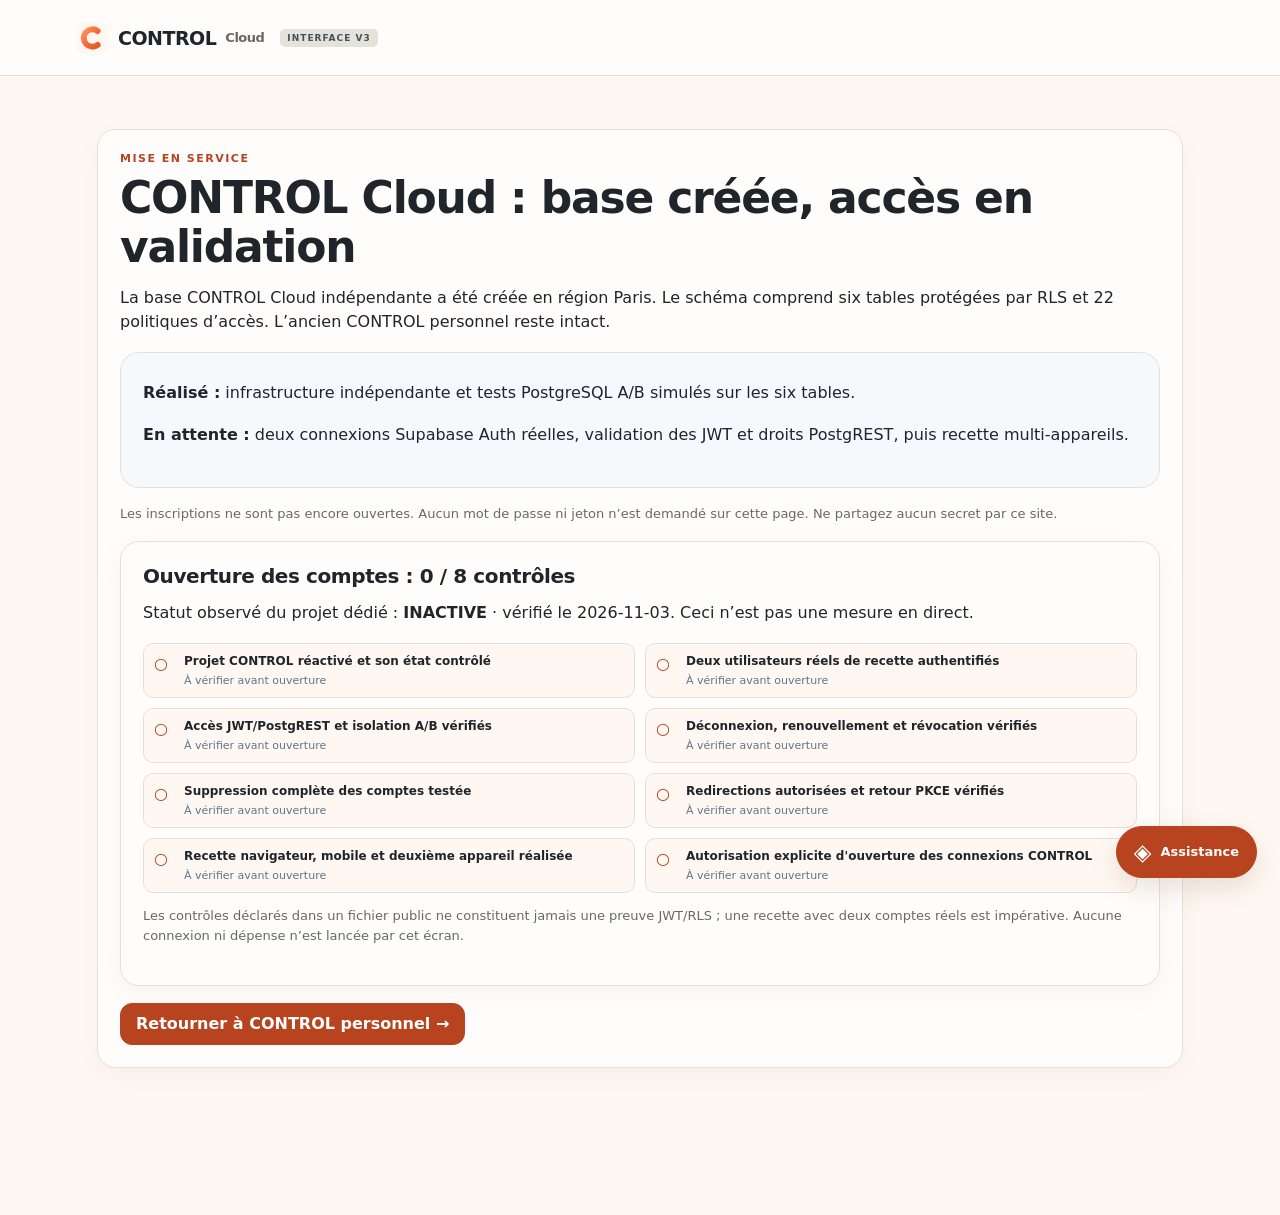
==== commit 6b2b53f3: "Apply final Simple & Humain layer to all CONTROL entrypoints and offline cache v107" ====
--- a/app.html
+++ b/app.html
@@ -20,10 +20,11 @@
 <link rel="stylesheet" href="./assets/multi-ai-command.css">
 <link rel="stylesheet" href="./assets/visio-center.css">
 <link rel="stylesheet" href="./assets/control-brand-simple-humain.css">
+<link rel="stylesheet" href="./assets/control-brand-global.css">
 </head>
 <body class="cloud-shell-v3">
 <aside id="cloud-side" class="shell-sidebar" hidden aria-label="Navigation Cloud">
- <a class="shell-brand" href="./index.html"><span class="shell-brand-mark">◈</span><span>CONTROL<span class="shell-brand-sub">ESPACE CLOUD</span></span></a>
+ <a class="shell-brand" href="./index.html"><img class="control-cloud-brand-icon" src="./assets/icon.svg" alt="" width="34" height="34"><span>CONTROL<span class="shell-brand-sub">ESPACE CLOUD</span></span></a>
  <nav aria-label="Espace privé">
   <div class="shell-side-group"><div class="shell-side-heading">Navigation</div>
    <button type="button" class="shell-side-link" data-page="projects"><span class="shell-glyph">▦</span> Vue d’ensemble</button>
--- a/assets/control-brand-simple-humain.css
+++ b/assets/control-brand-simple-humain.css
@@ -5,7 +5,7 @@
 
 :root{
  --control-orange:#F76A39;
- --control-orange-deep:#C44922; /* Accessible white-on-orange CTA */
+ --control-orange-deep:#B8431F; /* Accessible white-on-orange CTA */
  --control-orange-hover:#AE3C1D;
  --control-peach:#FFCAA3;
  --control-peach-soft:#FFF0E5;
@@ -102,6 +102,10 @@
  color:var(--control-ink);
  font-family:var(--control-font);
  box-shadow:0 12px 42px rgba(95,52,20,.075);
+ background-image:
+  radial-gradient(ellipse 330px 120px at 99% 17%,rgba(255,202,163,.30),transparent 75%),
+  radial-gradient(ellipse 290px 135px at 93% 24%,rgba(255,231,212,.37),transparent 80%);
+ background-repeat:no-repeat;
 }
 .control-home-v6 .control-home-v6-header{border-bottom-color:var(--control-line)}
 .control-home-v6 .control-home-v6-brand{flex-direction:row;align-items:center;gap:11px}
@@ -395,4 +399,29 @@
 }
 @media(prefers-reduced-motion:reduce){
  body.control-shell-v3 *,body.cloud-shell-v3 *{transition:none!important;animation-duration:.01ms!important}
-}+}
+/* Fine-grained Cloud brand details; Cloud feature gates remain unchanged. */
+body.cloud-shell-v3 .control-cloud-brand-icon{width:34px;height:34px;display:inline-block;flex:0 0 34px;object-fit:contain}
+body.cloud-shell-v3 .shell-sidebar{
+ background:#FFF3E9!important;
+ color:var(--control-ink)!important;
+ border-right-color:var(--control-line)!important;
+ box-shadow:3px 0 18px rgba(100,55,28,.045)!important;
+}
+body.cloud-shell-v3 .shell-sidebar .shell-brand{color:var(--control-ink)!important}
+body.cloud-shell-v3 .shell-sidebar .shell-brand-sub,
+body.cloud-shell-v3 .shell-sidebar .shell-side-heading{color:#76675E!important}
+body.cloud-shell-v3 .shell-sidebar .shell-brand-mark{background:var(--control-peach)!important;color:var(--control-ink)!important}
+body.cloud-shell-v3 .shell-sidebar .shell-side-link{color:#65564E!important}
+body.cloud-shell-v3 .shell-sidebar .shell-side-link:hover{
+ background:#FFE4D1!important;color:var(--control-orange-deep)!important;
+}
+body.cloud-shell-v3 .shell-sidebar .shell-side-link[aria-current=page]{
+ background:#FFDFCA!important;color:var(--control-orange-deep)!important;border-color:#EFBD9F!important;
+ box-shadow:inset 3px 0 0 var(--control-orange-deep)!important;
+}
+body.cloud-shell-v3 .shell-sidebar .shell-side-footer{border-color:var(--control-line)!important;color:#685F59!important}
+body.cloud-shell-v3 .control-finder-panel{background:var(--control-paper);border-color:var(--control-line)}
+body.cloud-shell-v3 .control-finder-categories button.is-active{background:var(--control-orange-deep);border-color:var(--control-orange-deep)}
+body.cloud-shell-v3 .control-nav-main-trigger{color:var(--control-orange-deep)!important;border-color:#EACAB7!important;background:#FFF8F2!important}
+@media(prefers-reduced-motion:reduce){body.cloud-shell-v3 *,body.control-shell-v3 *{scroll-behavior:auto!important}}
--- a/assets/control-brand-global.css
+++ b/assets/control-brand-global.css
@@ -0,0 +1,341 @@
+/* CONTROL — Charte 03 « Simple & Humain » : feuille de finition unifiée.
+   Toujours chargée APRÈS les CSS fonctionnelles. Style uniquement :
+   aucune route, aucun composant, aucune donnée, aucun droit n'est modifié.
+   Écrans concernés : accueil, projets, tâches, clients, recherche, IA,
+   agents, outils, visios, publication, sauvegardes, aide, Cloud verrouillé,
+   ancien tableau de bord et guide testeur.
+*/
+@import url('https://fonts.googleapis.com/css2?family=Poppins:wght@400;500;600;700;800&display=swap');
+:root{
+  --control-orange:#F76A39;
+  --control-orange-deep:#B8431F;
+  --control-orange-hover:#AE3C1D;
+  --control-peach:#FFCAA3;
+  --control-peach-soft:#FFF0E5;
+  --control-cream:#FFF8F2;
+  --control-paper:#FFFDFB;
+  --control-white:#FFFFFF;
+  --control-ink:#20252B;
+  --control-muted:#6D6763;
+  --control-line:#EDDED3;
+  --control-positive:#16834B;
+  --control-negative:#BB342B;
+  --control-focus:#AA431E;
+  --control-shadow:0 7px 26px rgba(92,54,30,.055);
+  --control-font:"Poppins","Avenir Next","Segoe UI",system-ui,sans-serif;
+  --control-edge:#E7C5B1;
+  --control-warm-ink:#604537;
+  --control-on-accent:#FFFFFF;
+  /* Legacy variable aliases: the functional styles retain their layout. */
+  --clarity-ink:var(--control-ink);
+  --clarity-accent:var(--control-orange-deep);
+  --clarity-muted:var(--control-muted);
+  --clarity-border:var(--control-line);
+  --clarity-surface:var(--control-white);
+  --clarity-soft:var(--control-peach-soft);
+  --shell-ink:var(--control-ink);
+  --shell-blue:var(--control-orange-deep);
+  --shell-paper:var(--control-cream);
+  --shell-line:var(--control-line);
+  --shell-muted:var(--control-muted);
+  --shell-amber:var(--control-peach);
+  --bg:var(--control-cream);
+  --surface:var(--control-white);
+  --elev:var(--control-peach-soft);
+  --line:var(--control-line);
+  --ink:var(--control-ink);
+  --muted:var(--control-muted);
+  --mint:var(--control-orange-deep);
+  --accent:var(--control-orange-deep);
+  --violet:var(--control-orange);
+  color-scheme:light;
+}
+body.control-shell-v3,body.cloud-shell-v3,body.control-legacy,body.control-pilot{
+  background:var(--control-cream)!important;
+  color:var(--control-ink)!important;
+  font-family:var(--control-font)!important;
+}
+body.control-shell-v3 :is(input,select,textarea,button),
+body.cloud-shell-v3 :is(input,select,textarea,button),
+body.control-legacy :is(input,select,textarea,button),
+body.control-pilot :is(input,select,textarea,button){font-family:var(--control-font)!important}
+body.control-shell-v3 :is(a,button,input,textarea,select,summary):focus-visible,
+body.cloud-shell-v3 :is(a,button,input,textarea,select,summary):focus-visible,
+body.control-legacy :is(a,button,input,textarea,select,summary):focus-visible,
+body.control-pilot :is(a,button,input,textarea,select,summary):focus-visible{
+ outline:3px solid var(--control-focus)!important;
+ outline-offset:3px!important;
+}
+body.control-shell-v3 :is(input,textarea,select):not([type=checkbox]):not([type=radio]),
+body.cloud-shell-v3 :is(input,textarea,select):not([type=checkbox]):not([type=radio]),
+body.control-pilot :is(input,textarea,select):not([type=checkbox]):not([type=radio]){
+ accent-color:var(--control-orange-deep);
+ border-color:var(--control-line);
+ color:var(--control-ink);
+}
+body.control-shell-v3 :is(input,textarea,select):focus,
+body.cloud-shell-v3 :is(input,textarea,select):focus,
+body.control-pilot :is(input,textarea,select):focus{border-color:var(--control-orange-deep)!important}
+body.control-shell-v3 :is(input[type=checkbox],input[type=radio],progress),
+body.cloud-shell-v3 :is(input[type=checkbox],input[type=radio],progress),
+body.control-legacy :is(input[type=checkbox],input[type=radio],progress),
+body.control-pilot :is(input[type=checkbox],input[type=radio],progress){accent-color:var(--control-orange-deep)}
+body.control-shell-v3 :is(.panel,.card,.stat,.quicktile),
+body.cloud-shell-v3 :is(.panel,.card,.surface,.stat){
+ border-color:var(--control-line);
+ box-shadow:var(--control-shadow);
+}
+body.control-shell-v3 :is(.muted,.quiet),body.cloud-shell-v3 .muted{color:var(--control-muted)}
+/* Common buttons. Destructive and error controls keep their danger semantics. */
+body.control-shell-v3 :is(.button,.btn,.tool-link,.tool-actions button,.ch-chip,.as-card button:not(.as-danger)),
+body.cloud-shell-v3 :is(.button,.btn,.tool-link,.ch-chip){
+ border-color:var(--control-line);
+}
+body.control-shell-v3 :is(a,button).primary:not(.danger),
+body.cloud-shell-v3 :is(a,button).primary:not(.danger),
+body.control-shell-v3 :is(.cmd-primary,.loc-primary,.lab-primary,.as-primary,.ch-send,.vs-primary,.vs-join,.deploy-buttons button[data-deploy-prompt]),
+body.cloud-shell-v3 :is(.cmd-primary,.loc-primary,.lab-primary,.ch-send,.vs-primary,.vs-join){
+ background:var(--control-orange-deep)!important;
+ border-color:var(--control-orange-deep)!important;
+ color:white!important;
+}
+body.control-shell-v3 :is(a,button).primary:not(.danger):hover,
+body.control-shell-v3 :is(.cmd-primary,.loc-primary,.lab-primary,.as-primary,.ch-send,.vs-primary,.vs-join):hover,
+body.cloud-shell-v3 :is(a,button).primary:not(.danger):hover{
+ background:var(--control-orange-hover)!important;border-color:var(--control-orange-hover)!important;
+}
+/* Interior pages: one warm foundation and restrained content hierarchy. */
+body.control-shell-v3.control-simple-workspace,
+body.control-shell-v3.control-simple-home{background:var(--control-cream)!important;color:var(--control-ink)!important}
+body.control-shell-v3 .control-home-v6,
+body.control-shell-v3 #main :is(.tool-page,.lab-shell,.loc-shell,.cmd-shell,.vs-page,.deploy-page,.web-builder,.as-shell){
+ color:var(--control-ink);
+}
+body.control-shell-v3 .control-home-v6-pilot{
+ background:var(--control-peach-soft)!important;
+ border-color:var(--control-edge)!important;
+ color:var(--control-warm-ink)!important;
+}
+body.control-shell-v3 .control-home-v6-pilot a{color:var(--control-orange-deep)!important}
+body.control-shell-v3 .control-home-v6-onboarding{
+ background:var(--control-paper);
+ border-color:var(--control-line);
+}
+body.control-shell-v3 .control-home-v6-onboarding :is(.control-home-v6-onboarding-kicker,.control-home-v6-onboarding-progress){color:var(--control-orange-deep)}
+body.control-shell-v3 .control-home-v6-onboarding-step.is-current{
+ background:var(--control-peach-soft);border-color:var(--control-edge)
+}
+body.control-shell-v3 .control-workspace-mainnav a[aria-current=page],
+body.control-shell-v3 .control-home-v6-tabs a[aria-current=page]{
+ color:var(--control-orange-deep)!important;
+ background:var(--control-peach-soft)!important;
+}
+/* Boards, tasks, search, backup and project summary: no leftover cold-blue surfaces. */
+body.control-shell-v3 #main :is(.stat,.quicktile,.control-task-group,.control-search-group,.backup-restore-preview,
+ .control-project-brief-panel,.control-project-brief-task,.control-project-brief-resource,.web-builder-panel,.web-builder-work){
+ background:var(--control-white);
+ border-color:var(--control-line);
+ color:var(--control-ink);
+}
+body.control-shell-v3 #main :is(.stat strong,.quicktile strong,.control-task-group-heading h3,.control-search-hit strong,
+ .control-project-brief-task strong,.control-project-brief-panel h3){
+ color:var(--control-ink)!important;
+}
+body.control-shell-v3 #main :is(.stat span,.control-search-hit small,.control-project-brief-note,.control-project-brief-empty,
+ .control-task-reference,.control-project-brief-provenance,.control-task-group small){color:var(--control-muted)}
+body.control-shell-v3 #main :is(.control-task-triage-button,.control-task-visible,.control-search-toolbar,
+ .control-task-none,.control-project-brief-empty,.web-builder-draft){
+ background:var(--control-paper);color:var(--control-warm-ink);border-color:var(--control-line);
+}
+body.control-shell-v3 #main :is(.control-task-triage-button[aria-pressed=true],.control-task-triage-button:hover,
+ .control-project-brief-task:hover,.control-project-brief-resource:hover,.control-search-hit:hover,.web-builder-draft:hover){
+ background:var(--control-peach-soft)!important;border-color:var(--control-edge)!important;
+}
+body.control-shell-v3 #main .control-task-triage-button[aria-pressed=true] strong{
+ background:var(--control-orange-deep);color:#fff;
+}
+body.control-shell-v3 #main :is(.control-task-tag,.control-search-count,.control-task-group-count,.control-project-brief-panel-head span){
+ background:var(--control-peach-soft);color:var(--control-orange-deep);border-color:var(--control-edge);
+}
+body.control-shell-v3 #main :is(.control-project-brief-create,.control-project-brief-search,.control-project-brief-more){
+ color:var(--control-orange-deep)!important;border-color:var(--control-edge);
+}
+body.control-shell-v3 #main :is(.control-project-brief-create,.control-project-brief-search):hover{
+ background:var(--control-peach-soft);
+}
+body.control-shell-v3 #main :is(.backup-diff-table thead,.control-search-group-head,.control-task-group-heading){
+ background:var(--control-cream);border-color:var(--control-line);
+}
+/* AI Studio, all sub-tabs: accounts, archives, agents, chat, memory and imports. */
+body.control-shell-v3 .as-shell{--as-blue:var(--control-orange-deep);--as-line:var(--control-line);
+ --as-ink:var(--control-ink);--as-sub:var(--control-muted);}
+body.control-shell-v3 .as-shell :is(.as-provider a,.as-provider-icon,.as-record-actions button,
+ .as-thread-hit strong,.as-model-actions button,.as-connect-card a,.as-extract-button){
+ color:var(--control-orange-deep);
+}
+body.control-shell-v3 .as-shell :is(.as-provider,.as-metrics>div,.as-record,.as-memory,.as-agent-side,
+ .as-config,.as-context-preview,.as-thread-search,.as-studio-backup,.as-backup-inner,.as-thread-manage,
+ .as-connect-plan,.as-connect-card,.as-restore-review,.as-modelbar){
+ border-color:var(--control-line);
+}
+body.control-shell-v3 .as-shell :is(.as-empty,.as-emptytext,.as-studio-backup,.as-backup-inner,
+ .as-thread-manage-inner,.as-agent-item,.as-context-preview-inner,.as-chat,.as-transcript){
+ background:var(--control-paper);color:var(--control-ink);
+}
+body.control-shell-v3 .as-shell :is(.as-preview,.as-memory-draft,.as-thread-search,.as-notice,
+ .as-connect-method,.as-connect-status,.as-local-tag){
+ background:var(--control-peach-soft);border-color:var(--control-edge);color:var(--control-warm-ink);
+}
+body.control-shell-v3 .as-shell :is(.as-source,.as-count,.as-provider-icon,.as-connect-logo,.as-extract-button){
+ background:var(--control-peach-soft);color:var(--control-orange-deep);border-color:var(--control-edge);
+}
+body.control-shell-v3 .as-shell .as-steps button[aria-current=page]{
+ color:var(--control-orange-deep);
+ background:var(--control-white);
+}
+body.control-shell-v3 .as-shell :is(.as-record-actions button,.as-model-actions button,.as-extract-button):hover{
+ background:var(--control-peach-soft);color:var(--control-orange-deep);border-color:var(--control-edge);
+}
+body.control-shell-v3 .as-shell :is(.as-chat .as-bubble.as-user,.as-transcript .as-bubble.as-user){
+ background:var(--control-peach-soft);border-color:var(--control-edge);
+}
+/* Catalog, deployment, the AI lab and local AI: shared typography, surfaces, controls. */
+body.control-shell-v3 :is(.tool-page,.deploy-page,.lab-shell,.loc-shell,.cmd-shell,.vs-page) :is(h1,h2,h3,strong){color:var(--control-ink)}
+body.control-shell-v3 :is(.tool-page,.deploy-page,.lab-shell,.loc-shell,.cmd-shell,.vs-page) :is(
+ .tool-page-heading p,.tool-summary,.tool-use,.deploy-title p,.deploy-card-head p,.lab-hero p,.lab-help,
+ .loc-heading p,.loc-small,.cmd-top p,.cmd-small,.vs-head p,.vs-hint){color:var(--control-muted)}
+body.control-shell-v3 :is(.tool-eyebrow,.deploy-kicker,.lab-overline,.loc-eyebrow,.cmd-eyebrow,.vs-kicker){
+ color:var(--control-orange-deep)!important;
+}
+body.control-shell-v3 :is(.tool-track,.tool-controls,.tool-item,.tool-kit,.deploy-card,.deploy-filters,
+ .deploy-checklist,.lab-context,.lab-content,.loc-settings,.loc-model,.loc-chat,.cmd-builder,.cmd-column,
+ .vs-create,.vs-card,.vs-video,.web-builder-panel,.web-builder-work){
+ background:var(--control-white)!important;
+ border-color:var(--control-line)!important;
+ color:var(--control-ink);
+}
+body.control-shell-v3 :is(.tool-total,.tool-meta,.tool-logo,.tool-category,.tool-access,.tool-no-results,
+ .deploy-duration,.deploy-tags span,.deploy-connection,.lab-pill,.lab-caution,.loc-badge,.loc-hint,
+ .cmd-tag,.cmd-hint,.cmd-avatar,.cmd-status,.vs-label,.vs-category,.vs-disclaimer,.vs-privacy){
+ background:var(--control-peach-soft)!important;
+ border-color:var(--control-edge)!important;
+ color:var(--control-warm-ink)!important;
+}
+body.control-shell-v3 :is(.tool-track.chosen,.tool-track[aria-pressed=true],.tool-track:hover,
+ .lab-tabs button[aria-selected=true],.vs-filters button[aria-pressed=true],
+ .web-builder-modes button[aria-pressed=true]){
+ border-color:var(--control-edge)!important;
+ background:var(--control-peach-soft)!important;
+ color:var(--control-orange-deep)!important;
+}
+body.control-shell-v3 :is(.tool-link,.tool-actions button,.tool-more-wrap button,
+ .deploy-buttons a,.deploy-buttons button,.lab-tabs button,.lab-actions button,
+ .loc-topline button,.loc-model-actions button,.loc-chat-actions button,
+ .cmd-actions button,.cmd-actions a,.vs-buttons a,.vs-actions a,.vs-actions button,
+ .vs-video button,.vs-filters button,.web-builder-modes button){
+ background:var(--control-paper);
+ color:var(--control-orange-deep);
+ border-color:var(--control-line);
+}
+body.control-shell-v3 :is(.tool-link,.tool-actions button,.deploy-buttons a,.lab-tabs button,
+ .cmd-actions button,.vs-buttons a,.vs-actions button):hover{
+ border-color:var(--control-edge);background:var(--control-peach-soft);
+}
+body.control-shell-v3 :is(.deploy-steps,.loc-details,.cmd-guide details,.web-builder-audit li,
+ .web-builder-version,.web-builder-brief,.web-builder-pages){
+ border-color:var(--control-line);
+}
+body.control-shell-v3 :is(.deploy-steps summary,.lab-result,.loc-stream,.loc-user,.cmd-item,.cmd-guide details,
+ .vs-empty,.web-builder-draft,.web-builder-modes,.web-builder-canvas,.web-builder-saves){
+ background:var(--control-paper);
+ border-color:var(--control-line);
+}
+body.control-shell-v3 :is(.deploy-details h3,.lab-result h3,.loc-message>span,.cmd-provider small,.vs-card h3){
+ color:var(--control-ink);
+}
+body.control-shell-v3 :is(.lab-input,.lab-select,.lab-output,.loc-topline select,#loc-form textarea,
+ .cmd-input,.vs-input,.deploy-filters .tool-field,.tool-controls .tool-field){
+ color:var(--control-ink);border-color:var(--control-line);background:var(--control-white);
+}
+body.control-shell-v3 .loc-user{background:var(--control-peach-soft)!important;border-color:var(--control-edge)}
+/* Help chatbot: always visible on top of every route, with the same brand. */
+body.control-shell-v3 .ch-launch,body.cloud-shell-v3 .ch-launch{
+ background:var(--control-orange-deep)!important;color:white!important;
+ border-color:var(--control-orange-deep)!important;
+ box-shadow:0 10px 28px rgba(92,54,30,.14)!important;
+}
+body.control-shell-v3 .ch-launch:hover,body.cloud-shell-v3 .ch-launch:hover{background:var(--control-orange-hover)!important}
+body.control-shell-v3 .ch-panel,body.cloud-shell-v3 .ch-panel{
+ background:var(--control-paper)!important;color:var(--control-ink)!important;
+ border-color:var(--control-line)!important;font-family:var(--control-font)!important;
+}
+body.control-shell-v3 .ch-head,body.cloud-shell-v3 .ch-head{
+ background:var(--control-orange-deep)!important;color:white!important;
+}
+body.control-shell-v3 .ch-head :is(strong,span),body.cloud-shell-v3 .ch-head :is(strong,span){color:white!important}
+body.control-shell-v3 .ch-avatar,body.cloud-shell-v3 .ch-avatar{background:rgba(255,255,255,.16)}
+body.control-shell-v3 .ch-disclaimer,body.cloud-shell-v3 .ch-disclaimer,
+body.control-shell-v3 .ch-msg.ch-user,body.cloud-shell-v3 .ch-msg.ch-user{
+ background:var(--control-peach-soft);border-color:var(--control-edge);color:var(--control-warm-ink);
+}
+body.control-shell-v3 .ch-messages,body.cloud-shell-v3 .ch-messages{background:var(--control-cream)}
+body.control-shell-v3 .ch-msg,body.cloud-shell-v3 .ch-msg{border-color:var(--control-line)}
+body.control-shell-v3 .ch-msg-label,body.cloud-shell-v3 .ch-msg-label{color:var(--control-orange-deep)}
+body.control-shell-v3 :is(.ch-chip,.ch-msg-actions button,.ch-msg-actions a),
+body.cloud-shell-v3 :is(.ch-chip,.ch-msg-actions button,.ch-msg-actions a){
+ background:var(--control-paper);color:var(--control-orange-deep);border-color:var(--control-edge);
+}
+body.control-shell-v3 .ch-footer,body.cloud-shell-v3 .ch-footer{
+ background:var(--control-paper);border-color:var(--control-line);
+}
+body.control-shell-v3 .ch-send,body.cloud-shell-v3 .ch-send{
+ background:var(--control-orange-deep)!important;border-color:var(--control-orange-deep)!important;color:white!important
+}
+/* Cloud is disabled until real A/B checks, but must not look like a different product. */
+body.cloud-shell-v3 :is(.header,.surface,.card,.auth-box,.auth-cards,.item){
+ background:var(--control-paper);border-color:var(--control-line);color:var(--control-ink);
+}
+body.cloud-shell-v3 :is(.pill,.badge,.hint,.eyebrow,.iconlink,.back,.tabbar button[aria-current=page]){
+ color:var(--control-orange-deep);border-color:var(--control-edge);
+}
+body.cloud-shell-v3 :is(.pill,.badge,.hint,.auth-intro){
+ background:var(--control-peach-soft);
+}
+body.cloud-shell-v3 :is(.notice-error,.red){color:var(--control-negative)!important}
+body.cloud-shell-v3 .notice-ok{color:var(--control-positive)}
+/* Old read-only dashboard: same identity, even on the legacy route. */
+body.control-legacy .shell,body.control-legacy .surface,body.control-legacy .panel,
+body.control-legacy :is(.card,.tile,.row,.dialog,.modal,.command-panel){
+ background:var(--control-paper);border-color:var(--control-line);color:var(--control-ink);
+}
+body.control-legacy :is(.brand,.logo,.section-title,.eyebrow,.small,.muted){color:var(--control-muted)}
+body.control-legacy :is(.btn.primary,.button.primary,button.primary,a.primary){
+ background:var(--control-orange-deep)!important;color:white!important;border-color:var(--control-orange-deep)!important;
+}
+body.control-legacy :is(input,select,textarea){background:#fff;color:var(--control-ink);border-color:var(--control-line)}
+body.control-legacy :is(.mobile-tab[aria-current=page],.tab[aria-selected=true],.selected,.active){
+ background:var(--control-peach-soft);color:var(--control-orange-deep);border-color:var(--control-edge);
+}
+/* Standalone test guide: no blue island, same visual hierarchy as the application. */
+body.control-pilot a{color:var(--control-orange-deep)}
+body.control-pilot :is(.pilot-brand,.pilot-hero h1,.pilot-section-head h2,.pilot-report h2){color:var(--control-ink)}
+body.control-pilot :is(.pilot-hero>p,.pilot-task p,.pilot-report>p,.pilot-top,.pilot-footer){color:var(--control-muted)}
+body.control-pilot :is(.eyebrow,.pilot-num){color:var(--control-orange-deep)}
+body.control-pilot :is(.pilot-warning,.pilot-num,.pilot-task:has(.pilot-done input:checked)){background:var(--control-peach-soft);border-color:var(--control-edge)}
+body.control-pilot :is(.pilot-task,.pilot-report){background:var(--control-paper);border-color:var(--control-line)}
+body.control-pilot .pilot-done{border-top-color:var(--control-line)}
+body.control-pilot :is(.pilot-top,.pilot-footer){border-color:var(--control-line)}
+body.control-pilot .pilot-rating-options label{border-color:var(--control-line)}
+body.control-pilot .button.primary{background:var(--control-orange-deep)!important;color:white!important;border-color:var(--control-orange-deep)!important}
+body.control-pilot .button.primary:hover{background:var(--control-orange-hover)!important}
+body.control-pilot .button.secondary{background:var(--control-white);color:var(--control-orange-deep);border-color:var(--control-edge)}
+body.control-pilot :is(input,select,textarea){accent-color:var(--control-orange-deep)}
+@media(max-width:600px){
+ body.control-shell-v3 :is(.tool-page,.lab-shell,.loc-shell,.cmd-shell,.vs-page,.deploy-page){max-width:100%}
+ body.control-shell-v3 .ch-panel{border-color:var(--control-line)}
+}
+@media(prefers-reduced-motion:reduce){
+ body.control-shell-v3 *,body.cloud-shell-v3 *,body.control-legacy *,body.control-pilot *{
+  transition-duration:.01ms!important;animation-duration:.01ms!important;
+ }
+}
